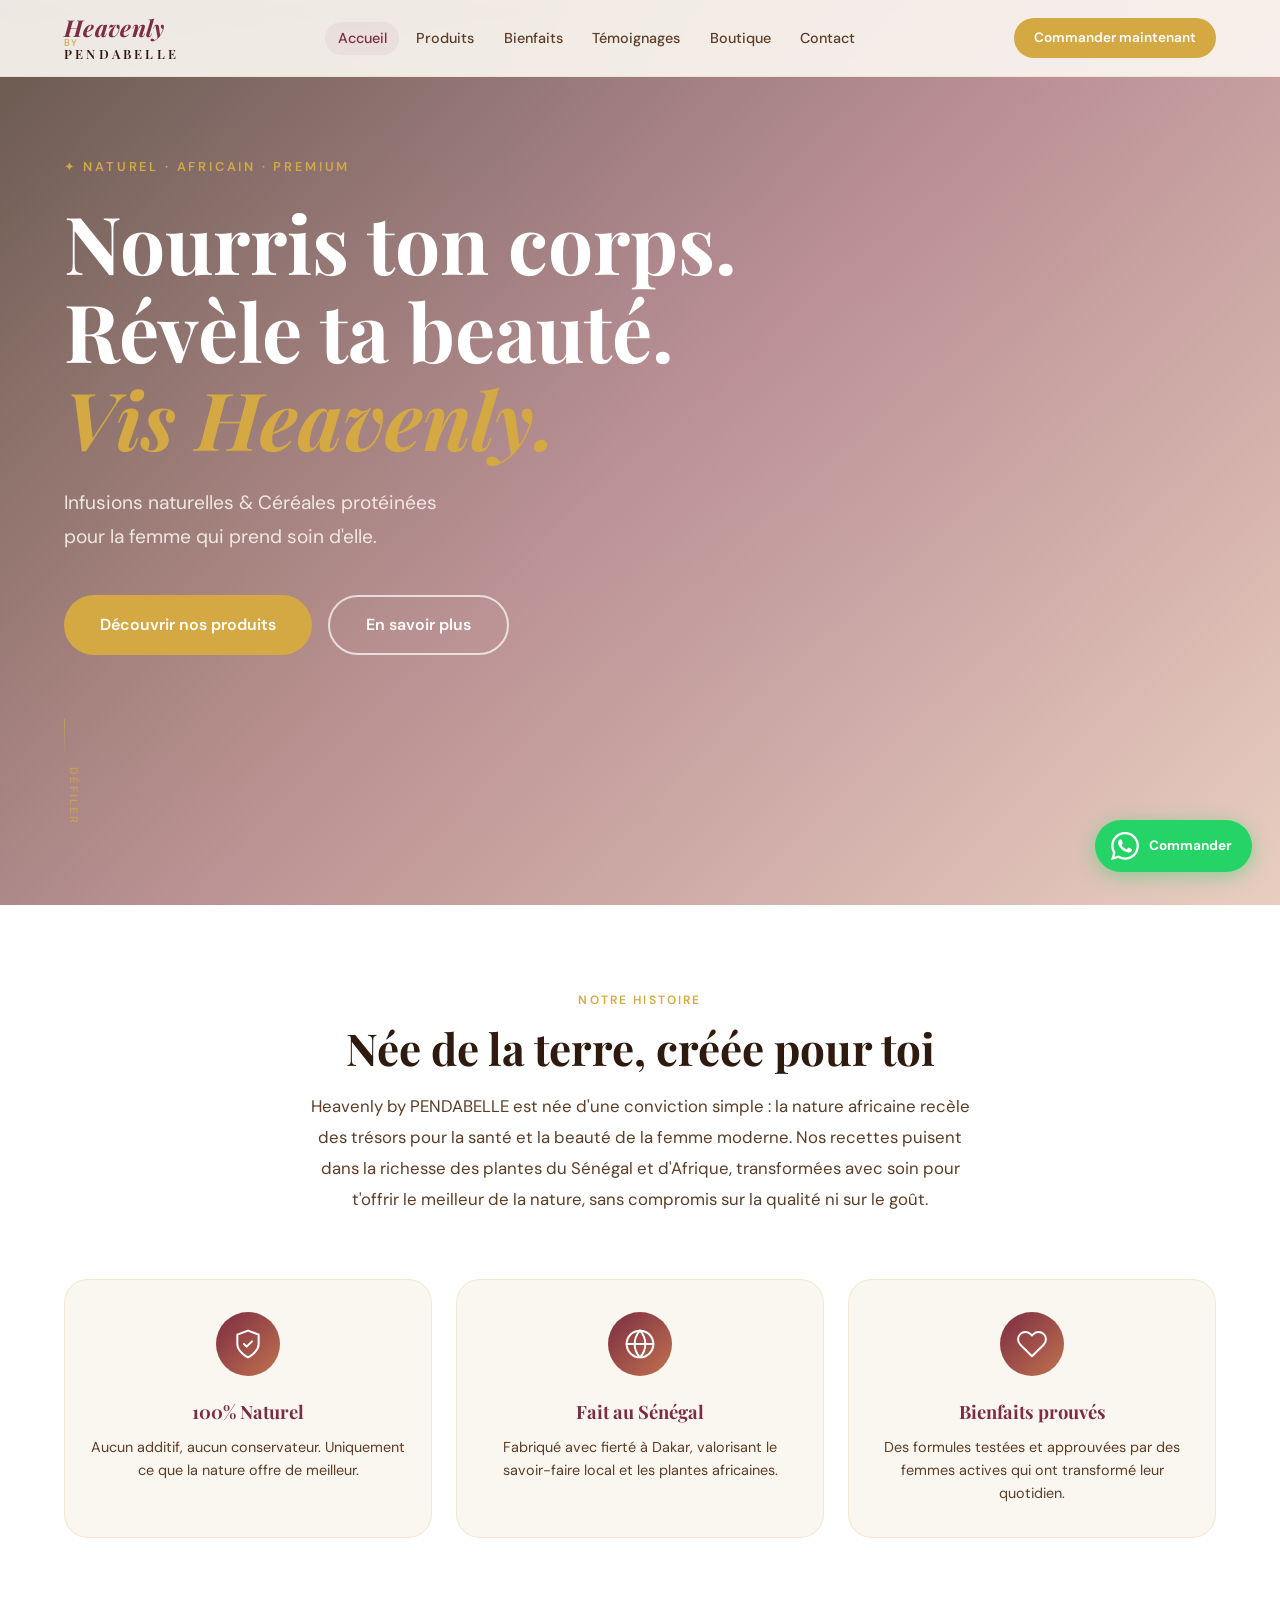
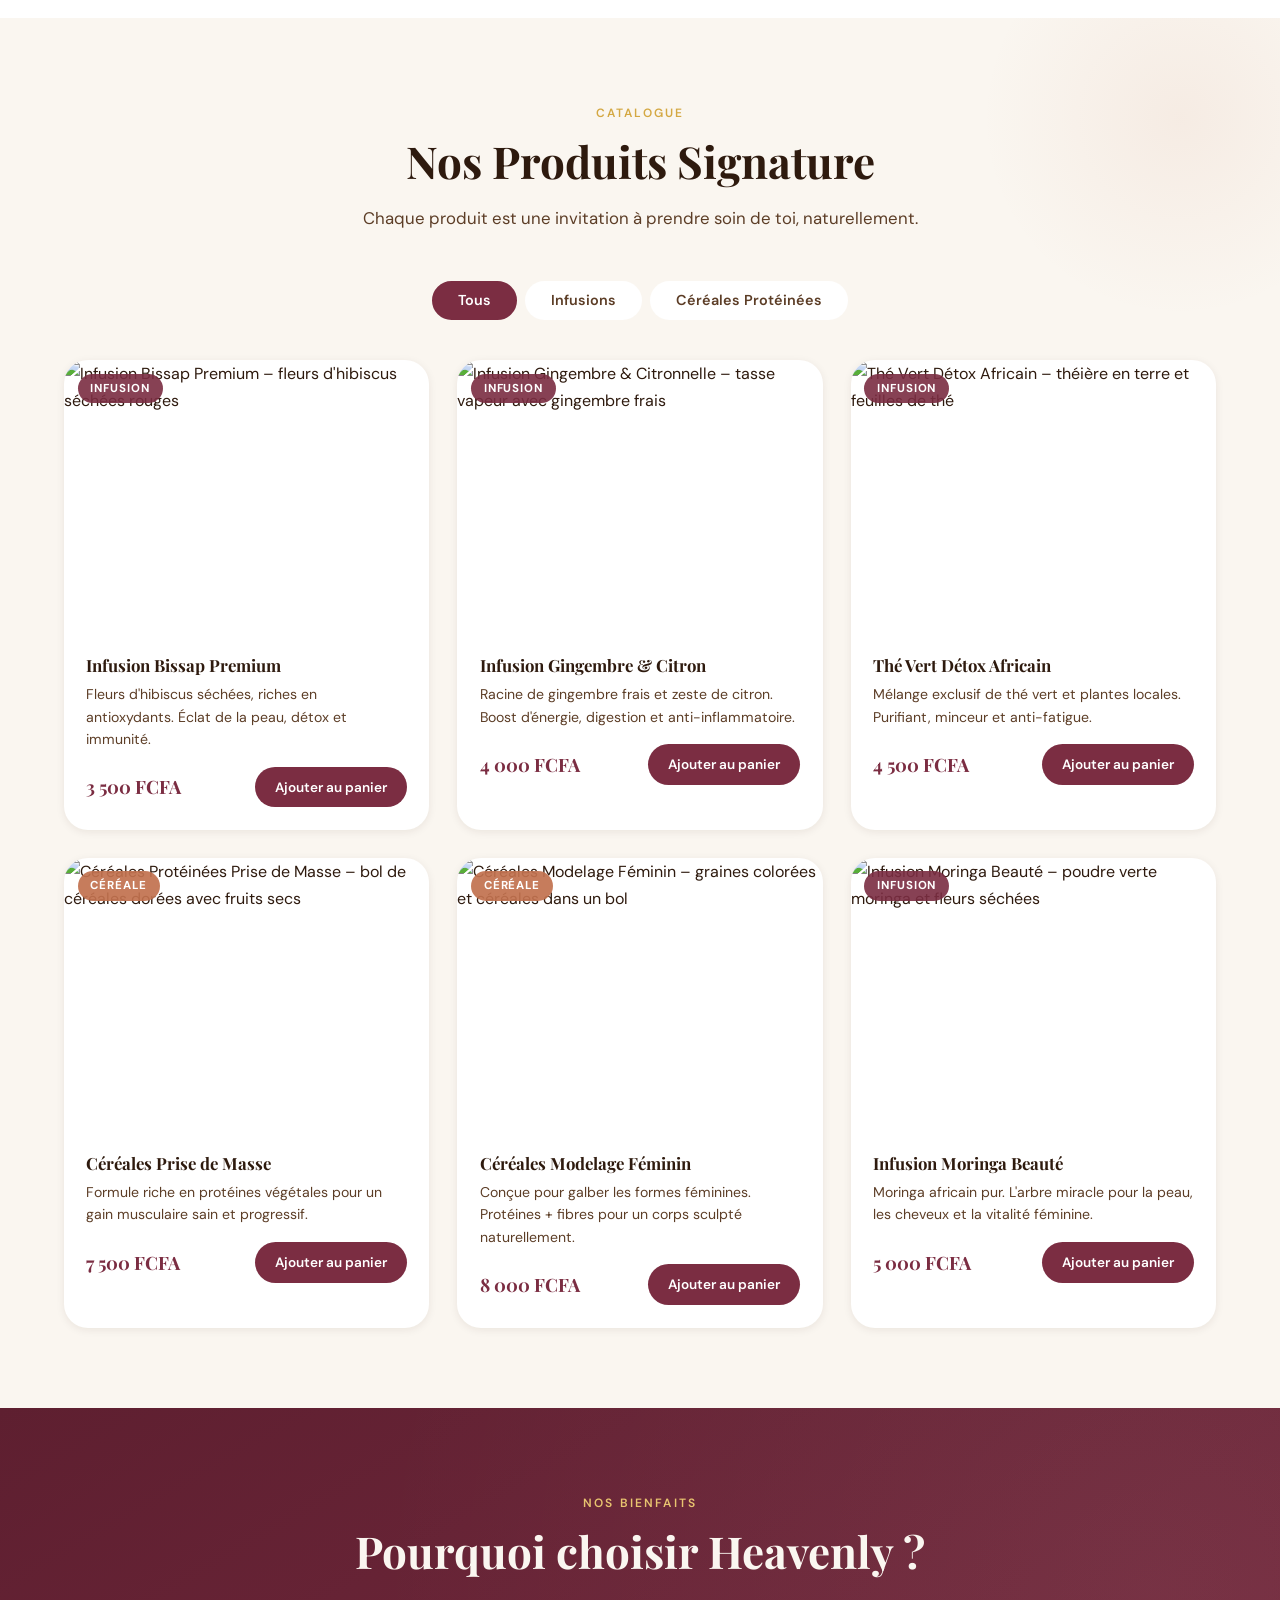
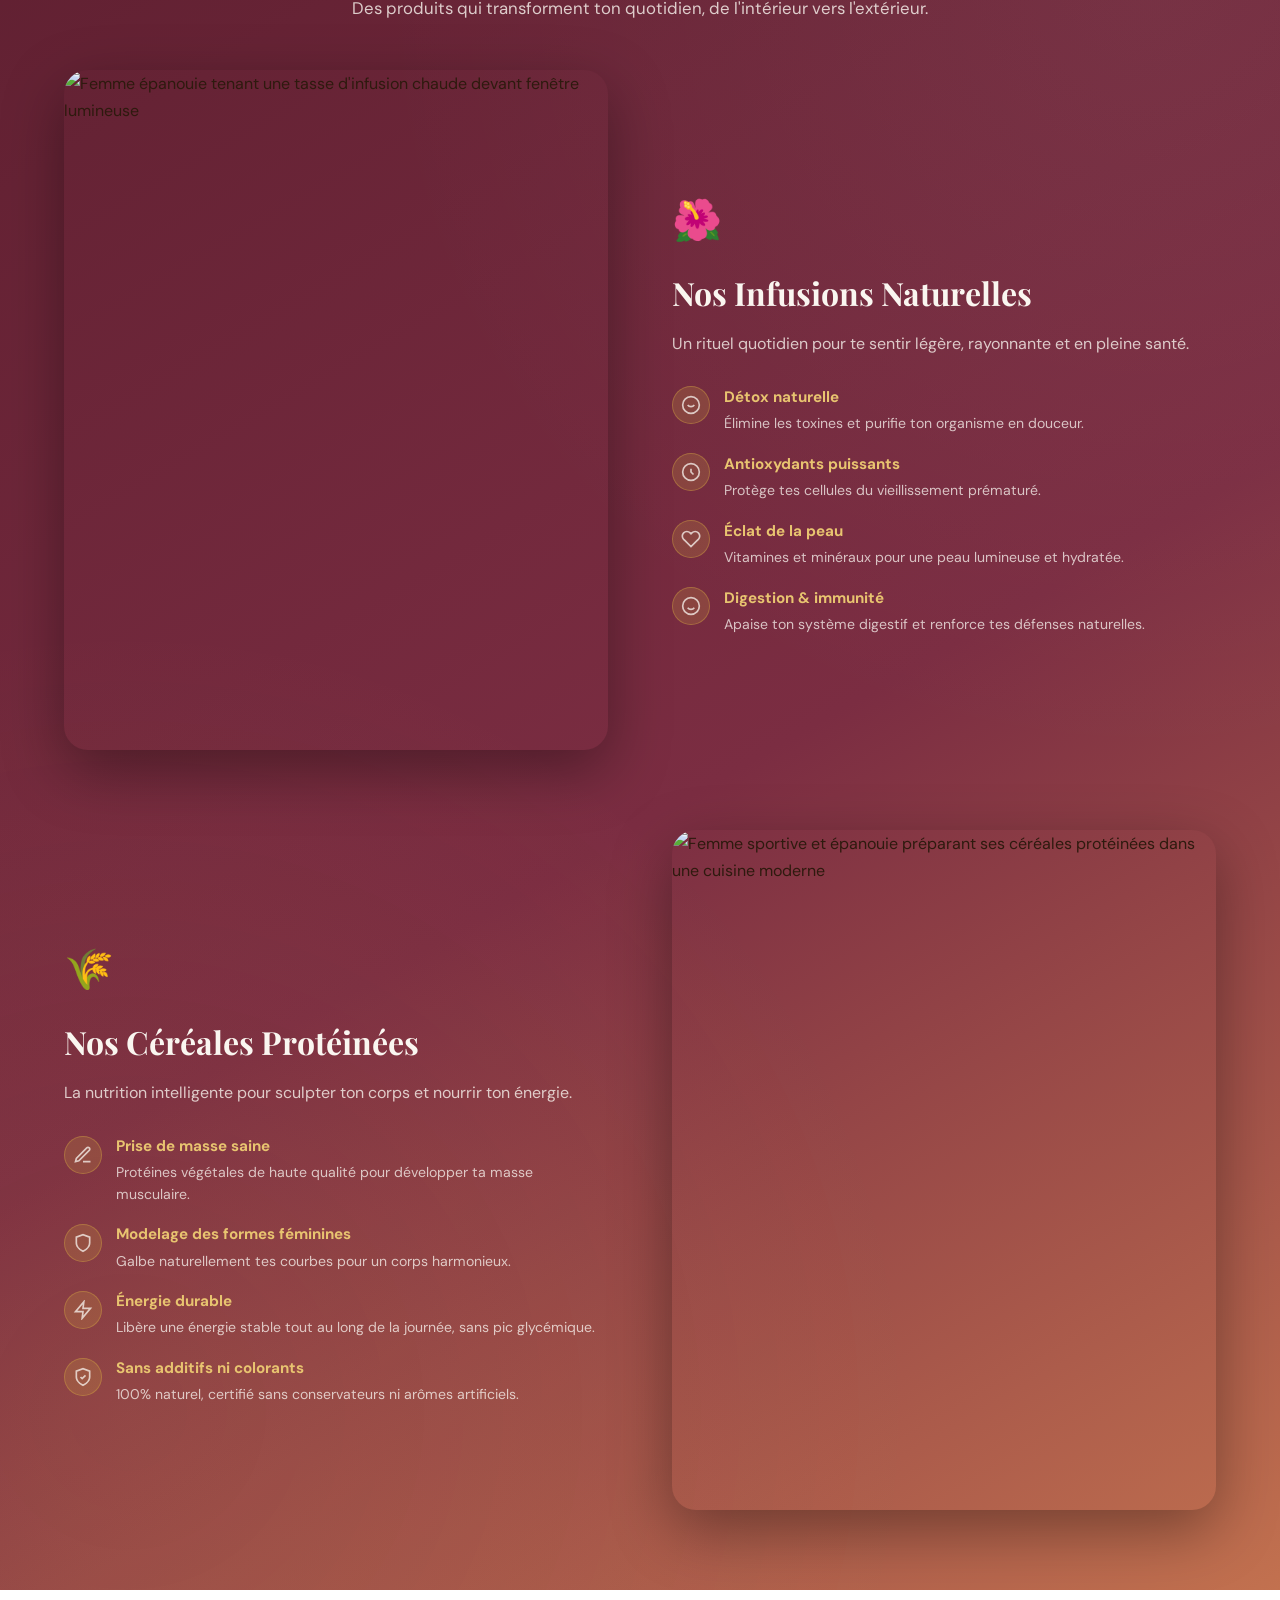
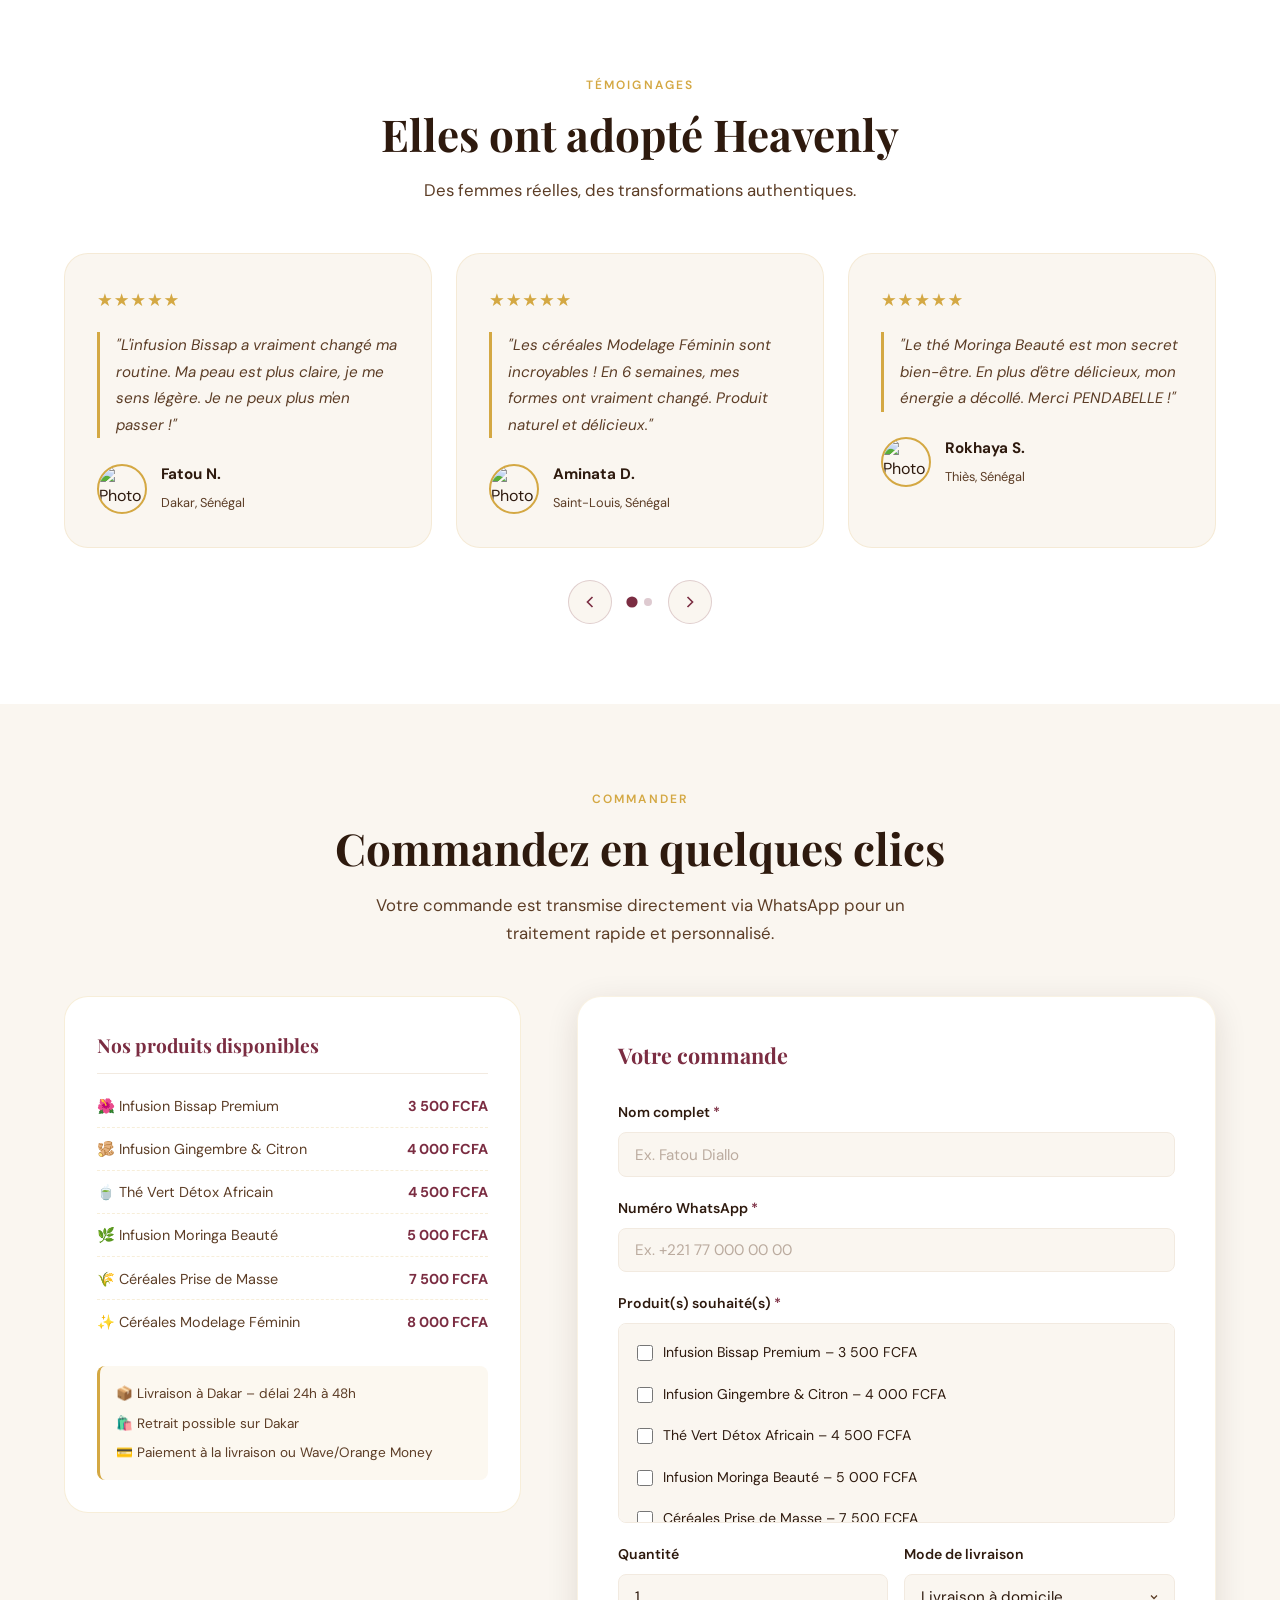
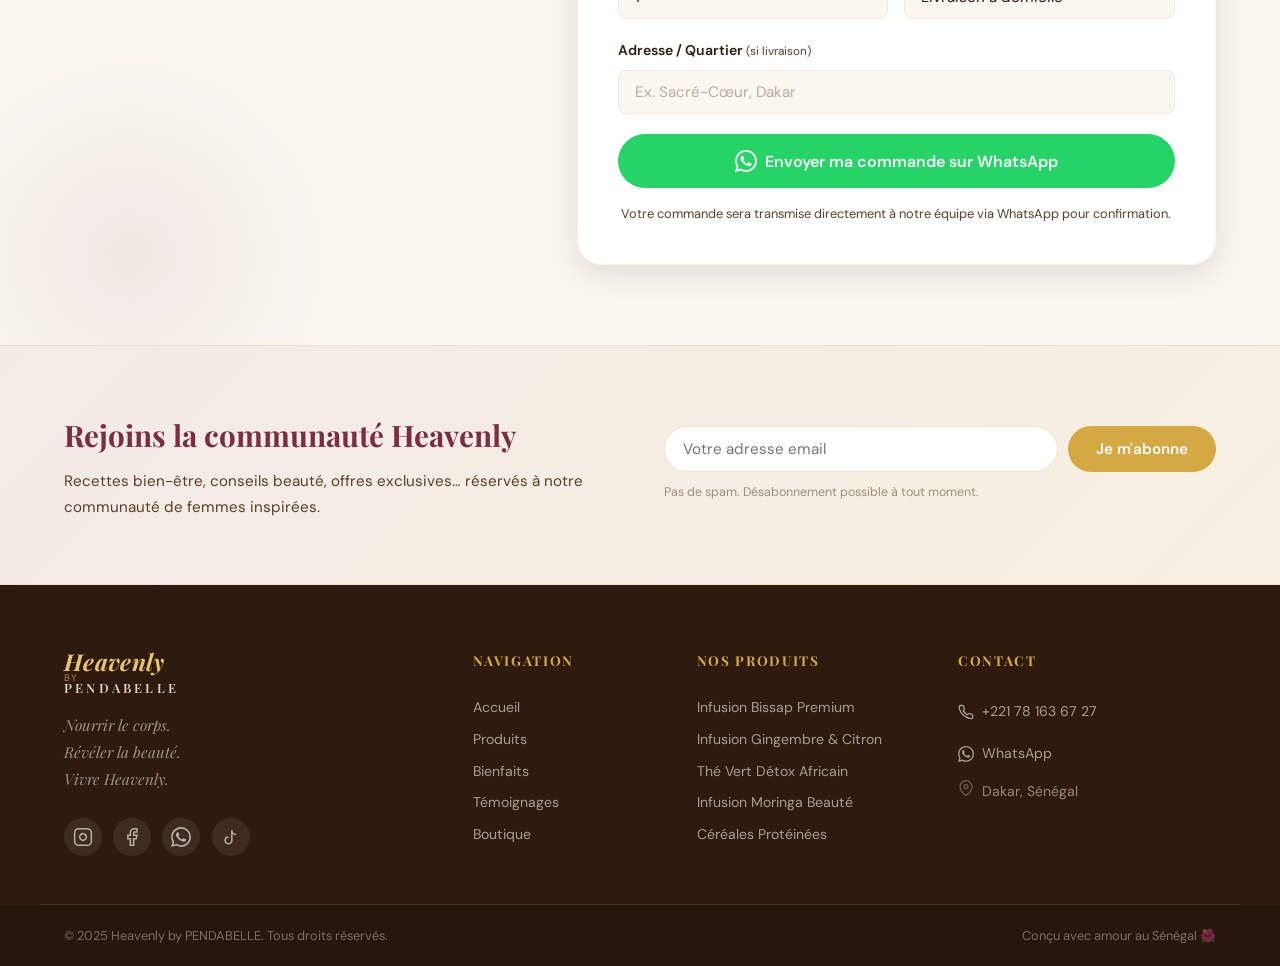
==== index.html @ 31d70fe5 "Initial commit — Heavenly by PENDABELLE static site" ====
<!DOCTYPE html>
<html lang="fr">
<head>
  <meta charset="UTF-8" />
  <meta name="viewport" content="width=device-width, initial-scale=1.0" />
  <meta name="description" content="Heavenly by PENDABELLE – Infusions naturelles & Céréales protéinées pour la femme qui prend soin d'elle. Livraison à Dakar, Sénégal." />
  <title>Heavenly by PENDABELLE | Infusions & Céréales Naturelles – Dakar</title>

  <!-- Google Fonts -->
  <link rel="preconnect" href="https://fonts.googleapis.com" />
  <link rel="preconnect" href="https://fonts.gstatic.com" crossorigin />
  <link href="https://fonts.googleapis.com/css2?family=Playfair+Display:ital,wght@0,400;0,600;0,700;1,400;1,600&family=DM+Sans:wght@300;400;500;600&display=swap" rel="stylesheet" />

  <!-- Lucide Icons CDN -->
  <script src="https://unpkg.com/lucide@latest/dist/umd/lucide.min.js" defer></script>

  <link rel="stylesheet" href="css/style.css" />
</head>
<body>

  <!-- ══════════════════════════════════════════ -->
  <!--  HEADER / NAVIGATION                       -->
  <!-- ══════════════════════════════════════════ -->
  <header class="header" id="header" role="banner">
    <div class="container header__inner">

      <!-- Logo -->
      <a href="#accueil" class="logo" aria-label="Heavenly by PENDABELLE – Accueil">
        <span class="logo__heavenly">Heavenly</span>
        <span class="logo__by">by</span>
        <span class="logo__brand">PENDABELLE</span>
      </a>

      <!-- Desktop Nav -->
      <nav class="nav" role="navigation" aria-label="Navigation principale">
        <ul class="nav__list">
          <li><a href="#accueil" class="nav__link">Accueil</a></li>
          <li><a href="#produits" class="nav__link">Produits</a></li>
          <li><a href="#bienfaits" class="nav__link">Bienfaits</a></li>
          <li><a href="#temoignages" class="nav__link">Témoignages</a></li>
          <li><a href="#boutique" class="nav__link">Boutique</a></li>
          <li><a href="#contact" class="nav__link">Contact</a></li>
        </ul>
      </nav>

      <!-- CTA + Hamburger -->
      <div class="header__actions">
        <a href="#boutique" class="btn btn--gold btn--sm">Commander maintenant</a>
        <button class="hamburger" id="hamburger" aria-label="Ouvrir le menu" aria-expanded="false" aria-controls="mobile-nav">
          <span class="hamburger__bar"></span>
          <span class="hamburger__bar"></span>
          <span class="hamburger__bar"></span>
        </button>
      </div>
    </div>

    <!-- Mobile Nav -->
    <nav class="mobile-nav" id="mobile-nav" aria-label="Navigation mobile" aria-hidden="true">
      <ul class="mobile-nav__list">
        <li><a href="#accueil" class="mobile-nav__link">Accueil</a></li>
        <li><a href="#produits" class="mobile-nav__link">Produits</a></li>
        <li><a href="#bienfaits" class="mobile-nav__link">Bienfaits</a></li>
        <li><a href="#temoignages" class="mobile-nav__link">Témoignages</a></li>
        <li><a href="#boutique" class="mobile-nav__link">Boutique</a></li>
        <li><a href="#contact" class="mobile-nav__link">Contact</a></li>
        <li><a href="#boutique" class="btn btn--gold mobile-nav__cta">Commander maintenant</a></li>
      </ul>
    </nav>
  </header>

  <main>

    <!-- ══════════════════════════════════════════ -->
    <!--  HERO SECTION                              -->
    <!-- ══════════════════════════════════════════ -->
    <section class="hero" id="accueil" aria-label="Section principale">
      <div class="hero__bg">
        <img
          src="https://images.unsplash.com/photo-1541844053589-346841d0b34c?w=1600&q=80&auto=format&fit=crop"
          alt="Femme sereine tenant une tasse d'infusion naturelle entourée de plantes"
          class="hero__image"
          loading="eager"
        />
        <div class="hero__overlay"></div>
        <!-- Motif wax subtil -->
        <div class="hero__pattern" aria-hidden="true"></div>
      </div>

      <div class="container hero__content">
        <p class="hero__eyebrow animate-fade-up">✦ Naturel · Africain · Premium</p>
        <h1 class="hero__title animate-fade-up delay-1">
          Nourris ton corps.<br />
          Révèle ta beauté.<br />
          <em>Vis Heavenly.</em>
        </h1>
        <p class="hero__subtitle animate-fade-up delay-2">
          Infusions naturelles &amp; Céréales protéinées<br />
          pour la femme qui prend soin d'elle.
        </p>
        <div class="hero__ctas animate-fade-up delay-3">
          <a href="#produits" class="btn btn--gold btn--lg">Découvrir nos produits</a>
          <a href="#marque" class="btn btn--outline btn--lg">En savoir plus</a>
        </div>

        <!-- Scroll indicator -->
        <div class="hero__scroll" aria-hidden="true">
          <span class="hero__scroll-line"></span>
          <span class="hero__scroll-text">Défiler</span>
        </div>
      </div>
    </section>

    <!-- ══════════════════════════════════════════ -->
    <!--  PRÉSENTATION DE LA MARQUE                 -->
    <!-- ══════════════════════════════════════════ -->
    <section class="marque" id="marque" aria-labelledby="marque-title">
      <div class="container">
        <div class="marque__story reveal">
          <span class="section-label">Notre histoire</span>
          <h2 id="marque-title" class="section-title">Née de la terre, créée pour toi</h2>
          <p class="marque__text">
            Heavenly by PENDABELLE est née d'une conviction simple : la nature africaine recèle des trésors
            pour la santé et la beauté de la femme moderne. Nos recettes puisent dans la richesse des plantes
            du Sénégal et d'Afrique, transformées avec soin pour t'offrir le meilleur de la nature, sans
            compromis sur la qualité ni sur le goût.
          </p>
        </div>

        <!-- 3 valeurs -->
        <div class="values reveal">
          <div class="value-card">
            <div class="value-card__icon" aria-hidden="true">
              <svg xmlns="http://www.w3.org/2000/svg" width="32" height="32" viewBox="0 0 24 24" fill="none" stroke="currentColor" stroke-width="1.5" stroke-linecap="round" stroke-linejoin="round"><path d="M12 22s8-4 8-10V5l-8-3-8 3v7c0 6 8 10 8 10"/><path d="m9 12 2 2 4-4"/></svg>
            </div>
            <h3 class="value-card__title">100% Naturel</h3>
            <p class="value-card__desc">Aucun additif, aucun conservateur. Uniquement ce que la nature offre de meilleur.</p>
          </div>

          <div class="value-card">
            <div class="value-card__icon" aria-hidden="true">
              <svg xmlns="http://www.w3.org/2000/svg" width="32" height="32" viewBox="0 0 24 24" fill="none" stroke="currentColor" stroke-width="1.5" stroke-linecap="round" stroke-linejoin="round"><circle cx="12" cy="12" r="10"/><path d="M12 2a14.5 14.5 0 0 0 0 20 14.5 14.5 0 0 0 0-20"/><path d="M2 12h20"/></svg>
            </div>
            <h3 class="value-card__title">Fait au Sénégal</h3>
            <p class="value-card__desc">Fabriqué avec fierté à Dakar, valorisant le savoir-faire local et les plantes africaines.</p>
          </div>

          <div class="value-card">
            <div class="value-card__icon" aria-hidden="true">
              <svg xmlns="http://www.w3.org/2000/svg" width="32" height="32" viewBox="0 0 24 24" fill="none" stroke="currentColor" stroke-width="1.5" stroke-linecap="round" stroke-linejoin="round"><path d="M20.84 4.61a5.5 5.5 0 0 0-7.78 0L12 5.67l-1.06-1.06a5.5 5.5 0 0 0-7.78 7.78l1.06 1.06L12 21.23l7.78-7.78 1.06-1.06a5.5 5.5 0 0 0 0-7.78z"/></svg>
            </div>
            <h3 class="value-card__title">Bienfaits prouvés</h3>
            <p class="value-card__desc">Des formules testées et approuvées par des femmes actives qui ont transformé leur quotidien.</p>
          </div>
        </div>
      </div>
    </section>

    <!-- ══════════════════════════════════════════ -->
    <!--  NOS PRODUITS (CATALOGUE)                  -->
    <!-- ══════════════════════════════════════════ -->
    <section class="produits" id="produits" aria-labelledby="produits-title">
      <div class="produits__decor" aria-hidden="true"></div>
      <div class="container">
        <div class="section-header reveal">
          <span class="section-label">Catalogue</span>
          <h2 id="produits-title" class="section-title">Nos Produits Signature</h2>
          <p class="section-subtitle">Chaque produit est une invitation à prendre soin de toi, naturellement.</p>
        </div>

        <!-- Filtres -->
        <div class="filter-tabs reveal" role="tablist" aria-label="Filtrer les produits">
          <button class="filter-tab active" data-filter="all" role="tab" aria-selected="true">Tous</button>
          <button class="filter-tab" data-filter="infusion" role="tab" aria-selected="false">Infusions</button>
          <button class="filter-tab" data-filter="cereale" role="tab" aria-selected="false">Céréales Protéinées</button>
        </div>

        <!-- Grille produits -->
        <div class="products-grid" id="products-grid">

          <!-- PRODUIT 1 -->
          <article class="product-card reveal" data-category="infusion" role="article">
            <div class="product-card__image-wrap">
              <img
                src="https://images.unsplash.com/photo-1563822249366-3efb23b8e0c9?w=600&q=75&auto=format&fit=crop"
                alt="Infusion Bissap Premium – fleurs d'hibiscus séchées rouges"
                class="product-card__image"
                loading="lazy"
              />
              <span class="product-card__badge badge--infusion">Infusion</span>
              <div class="product-card__overlay">
                <a href="#boutique" class="btn btn--gold btn--sm">Commander</a>
              </div>
            </div>
            <div class="product-card__body">
              <h3 class="product-card__name">Infusion Bissap Premium</h3>
              <p class="product-card__desc">Fleurs d'hibiscus séchées, riches en antioxydants. Éclat de la peau, détox et immunité.</p>
              <div class="product-card__footer">
                <span class="product-card__price">3 500 FCFA</span>
                <a href="#boutique" class="btn btn--bordeaux btn--sm" aria-label="Ajouter Infusion Bissap au panier">Ajouter au panier</a>
              </div>
            </div>
          </article>

          <!-- PRODUIT 2 -->
          <article class="product-card reveal" data-category="infusion" role="article">
            <div class="product-card__image-wrap">
              <img
                src="https://images.unsplash.com/photo-1544787219-7f47ccb76574?w=600&q=75&auto=format&fit=crop"
                alt="Infusion Gingembre & Citronnelle – tasse vapeur avec gingembre frais"
                class="product-card__image"
                loading="lazy"
              />
              <span class="product-card__badge badge--infusion">Infusion</span>
              <div class="product-card__overlay">
                <a href="#boutique" class="btn btn--gold btn--sm">Commander</a>
              </div>
            </div>
            <div class="product-card__body">
              <h3 class="product-card__name">Infusion Gingembre &amp; Citron</h3>
              <p class="product-card__desc">Racine de gingembre frais et zeste de citron. Boost d'énergie, digestion et anti-inflammatoire.</p>
              <div class="product-card__footer">
                <span class="product-card__price">4 000 FCFA</span>
                <a href="#boutique" class="btn btn--bordeaux btn--sm" aria-label="Ajouter Infusion Gingembre au panier">Ajouter au panier</a>
              </div>
            </div>
          </article>

          <!-- PRODUIT 3 -->
          <article class="product-card reveal" data-category="infusion" role="article">
            <div class="product-card__image-wrap">
              <img
                src="https://images.unsplash.com/photo-1556679343-c7306c1976bc?w=600&q=75&auto=format&fit=crop"
                alt="Thé Vert Détox Africain – théière en terre et feuilles de thé"
                class="product-card__image"
                loading="lazy"
              />
              <span class="product-card__badge badge--infusion">Infusion</span>
              <div class="product-card__overlay">
                <a href="#boutique" class="btn btn--gold btn--sm">Commander</a>
              </div>
            </div>
            <div class="product-card__body">
              <h3 class="product-card__name">Thé Vert Détox Africain</h3>
              <p class="product-card__desc">Mélange exclusif de thé vert et plantes locales. Purifiant, minceur et anti-fatigue.</p>
              <div class="product-card__footer">
                <span class="product-card__price">4 500 FCFA</span>
                <a href="#boutique" class="btn btn--bordeaux btn--sm" aria-label="Ajouter Thé Vert au panier">Ajouter au panier</a>
              </div>
            </div>
          </article>

          <!-- PRODUIT 4 -->
          <article class="product-card reveal" data-category="cereale" role="article">
            <div class="product-card__image-wrap">
              <img
                src="https://images.unsplash.com/photo-1490645935967-10de6ba17061?w=600&q=75&auto=format&fit=crop"
                alt="Céréales Protéinées Prise de Masse – bol de céréales dorées avec fruits secs"
                class="product-card__image"
                loading="lazy"
              />
              <span class="product-card__badge badge--cereale">Céréale</span>
              <div class="product-card__overlay">
                <a href="#boutique" class="btn btn--gold btn--sm">Commander</a>
              </div>
            </div>
            <div class="product-card__body">
              <h3 class="product-card__name">Céréales Prise de Masse</h3>
              <p class="product-card__desc">Formule riche en protéines végétales pour un gain musculaire sain et progressif.</p>
              <div class="product-card__footer">
                <span class="product-card__price">7 500 FCFA</span>
                <a href="#boutique" class="btn btn--bordeaux btn--sm" aria-label="Ajouter Céréales Prise de Masse au panier">Ajouter au panier</a>
              </div>
            </div>
          </article>

          <!-- PRODUIT 5 -->
          <article class="product-card reveal" data-category="cereale" role="article">
            <div class="product-card__image-wrap">
              <img
                src="https://images.unsplash.com/photo-1559181567-c3190ca9959b?w=600&q=75&auto=format&fit=crop"
                alt="Céréales Modelage Féminin – graines colorées et céréales dans un bol"
                class="product-card__image"
                loading="lazy"
              />
              <span class="product-card__badge badge--cereale">Céréale</span>
              <div class="product-card__overlay">
                <a href="#boutique" class="btn btn--gold btn--sm">Commander</a>
              </div>
            </div>
            <div class="product-card__body">
              <h3 class="product-card__name">Céréales Modelage Féminin</h3>
              <p class="product-card__desc">Conçue pour galber les formes féminines. Protéines + fibres pour un corps sculpté naturellement.</p>
              <div class="product-card__footer">
                <span class="product-card__price">8 000 FCFA</span>
                <a href="#boutique" class="btn btn--bordeaux btn--sm" aria-label="Ajouter Céréales Modelage au panier">Ajouter au panier</a>
              </div>
            </div>
          </article>

          <!-- PRODUIT 6 -->
          <article class="product-card reveal" data-category="infusion" role="article">
            <div class="product-card__image-wrap">
              <img
                src="https://images.unsplash.com/photo-1587049352846-4a222e784d38?w=600&q=75&auto=format&fit=crop"
                alt="Infusion Moringa Beauté – poudre verte moringa et fleurs séchées"
                class="product-card__image"
                loading="lazy"
              />
              <span class="product-card__badge badge--infusion">Infusion</span>
              <div class="product-card__overlay">
                <a href="#boutique" class="btn btn--gold btn--sm">Commander</a>
              </div>
            </div>
            <div class="product-card__body">
              <h3 class="product-card__name">Infusion Moringa Beauté</h3>
              <p class="product-card__desc">Moringa africain pur. L'arbre miracle pour la peau, les cheveux et la vitalité féminine.</p>
              <div class="product-card__footer">
                <span class="product-card__price">5 000 FCFA</span>
                <a href="#boutique" class="btn btn--bordeaux btn--sm" aria-label="Ajouter Infusion Moringa au panier">Ajouter au panier</a>
              </div>
            </div>
          </article>

        </div><!-- /products-grid -->
      </div>
    </section>

    <!-- ══════════════════════════════════════════ -->
    <!--  LES BIENFAITS                             -->
    <!-- ══════════════════════════════════════════ -->
    <section class="bienfaits" id="bienfaits" aria-labelledby="bienfaits-title">
      <div class="container">
        <div class="section-header reveal">
          <span class="section-label section-label--light">Nos bienfaits</span>
          <h2 id="bienfaits-title" class="section-title section-title--light">Pourquoi choisir Heavenly ?</h2>
          <p class="section-subtitle section-subtitle--light">Des produits qui transforment ton quotidien, de l'intérieur vers l'extérieur.</p>
        </div>

        <!-- Bloc INFUSIONS -->
        <div class="benefit-block reveal">
          <div class="benefit-block__image-col">
            <img
              src="https://images.unsplash.com/photo-1507003211169-0a1dd7228f2d?w=700&q=80&auto=format&fit=crop&crop=faces"
              alt="Femme épanouie tenant une tasse d'infusion chaude devant fenêtre lumineuse"
              class="benefit-block__image"
              loading="lazy"
            />
          </div>
          <div class="benefit-block__text-col">
            <div class="benefit-block__icon-big" aria-hidden="true">🌺</div>
            <h3 class="benefit-block__title">Nos Infusions Naturelles</h3>
            <p class="benefit-block__intro">Un rituel quotidien pour te sentir légère, rayonnante et en pleine santé.</p>
            <ul class="benefit-list">
              <li class="benefit-item">
                <span class="benefit-item__icon" aria-hidden="true">
                  <svg xmlns="http://www.w3.org/2000/svg" width="20" height="20" fill="none" stroke="currentColor" stroke-width="2" viewBox="0 0 24 24"><path d="M12 22C6.477 22 2 17.523 2 12S6.477 2 12 2s10 4.477 10 10-4.477 10-10 10z"/><path d="M8 12s1.5 2 4 2 4-2 4-2"/><path d="M9 9h.01M15 9h.01"/></svg>
                </span>
                <div>
                  <strong>Détox naturelle</strong>
                  <span>Élimine les toxines et purifie ton organisme en douceur.</span>
                </div>
              </li>
              <li class="benefit-item">
                <span class="benefit-item__icon" aria-hidden="true">
                  <svg xmlns="http://www.w3.org/2000/svg" width="20" height="20" fill="none" stroke="currentColor" stroke-width="2" viewBox="0 0 24 24"><path d="M12 2a10 10 0 1 0 0 20A10 10 0 0 0 12 2z"/><path d="M12 8v4l3 3"/></svg>
                </span>
                <div>
                  <strong>Antioxydants puissants</strong>
                  <span>Protège tes cellules du vieillissement prématuré.</span>
                </div>
              </li>
              <li class="benefit-item">
                <span class="benefit-item__icon" aria-hidden="true">
                  <svg xmlns="http://www.w3.org/2000/svg" width="20" height="20" fill="none" stroke="currentColor" stroke-width="2" viewBox="0 0 24 24"><path d="M20.84 4.61a5.5 5.5 0 0 0-7.78 0L12 5.67l-1.06-1.06a5.5 5.5 0 0 0-7.78 7.78l1.06 1.06L12 21.23l7.78-7.78 1.06-1.06a5.5 5.5 0 0 0 0-7.78z"/></svg>
                </span>
                <div>
                  <strong>Éclat de la peau</strong>
                  <span>Vitamines et minéraux pour une peau lumineuse et hydratée.</span>
                </div>
              </li>
              <li class="benefit-item">
                <span class="benefit-item__icon" aria-hidden="true">
                  <svg xmlns="http://www.w3.org/2000/svg" width="20" height="20" fill="none" stroke="currentColor" stroke-width="2" viewBox="0 0 24 24"><circle cx="12" cy="12" r="10"/><path d="M8 14s1.5 2 4 2 4-2 4-2M9 9h.01M15 9h.01"/></svg>
                </span>
                <div>
                  <strong>Digestion &amp; immunité</strong>
                  <span>Apaise ton système digestif et renforce tes défenses naturelles.</span>
                </div>
              </li>
            </ul>
          </div>
        </div>

        <!-- Bloc CÉRÉALES (image à droite) -->
        <div class="benefit-block benefit-block--reverse reveal">
          <div class="benefit-block__image-col">
            <img
              src="https://images.unsplash.com/photo-1571091718767-18b5b1457add?w=700&q=80&auto=format&fit=crop"
              alt="Femme sportive et épanouie préparant ses céréales protéinées dans une cuisine moderne"
              class="benefit-block__image"
              loading="lazy"
            />
          </div>
          <div class="benefit-block__text-col">
            <div class="benefit-block__icon-big" aria-hidden="true">🌾</div>
            <h3 class="benefit-block__title">Nos Céréales Protéinées</h3>
            <p class="benefit-block__intro">La nutrition intelligente pour sculpter ton corps et nourrir ton énergie.</p>
            <ul class="benefit-list">
              <li class="benefit-item">
                <span class="benefit-item__icon" aria-hidden="true">
                  <svg xmlns="http://www.w3.org/2000/svg" width="20" height="20" fill="none" stroke="currentColor" stroke-width="2" viewBox="0 0 24 24"><path d="M12 20h9M16.5 3.5a2.121 2.121 0 0 1 3 3L7 19l-4 1 1-4L16.5 3.5z"/></svg>
                </span>
                <div>
                  <strong>Prise de masse saine</strong>
                  <span>Protéines végétales de haute qualité pour développer ta masse musculaire.</span>
                </div>
              </li>
              <li class="benefit-item">
                <span class="benefit-item__icon" aria-hidden="true">
                  <svg xmlns="http://www.w3.org/2000/svg" width="20" height="20" fill="none" stroke="currentColor" stroke-width="2" viewBox="0 0 24 24"><path d="M12 22s8-4 8-10V5l-8-3-8 3v7c0 6 8 10 8 10z"/></svg>
                </span>
                <div>
                  <strong>Modelage des formes féminines</strong>
                  <span>Galbe naturellement tes courbes pour un corps harmonieux.</span>
                </div>
              </li>
              <li class="benefit-item">
                <span class="benefit-item__icon" aria-hidden="true">
                  <svg xmlns="http://www.w3.org/2000/svg" width="20" height="20" fill="none" stroke="currentColor" stroke-width="2" viewBox="0 0 24 24"><polygon points="13 2 3 14 12 14 11 22 21 10 12 10 13 2"/></svg>
                </span>
                <div>
                  <strong>Énergie durable</strong>
                  <span>Libère une énergie stable tout au long de la journée, sans pic glycémique.</span>
                </div>
              </li>
              <li class="benefit-item">
                <span class="benefit-item__icon" aria-hidden="true">
                  <svg xmlns="http://www.w3.org/2000/svg" width="20" height="20" fill="none" stroke="currentColor" stroke-width="2" viewBox="0 0 24 24"><path d="M9 12l2 2 4-4"/><path d="M12 22s8-4 8-10V5l-8-3-8 3v7c0 6 8 10 8 10z"/></svg>
                </span>
                <div>
                  <strong>Sans additifs ni colorants</strong>
                  <span>100% naturel, certifié sans conservateurs ni arômes artificiels.</span>
                </div>
              </li>
            </ul>
          </div>
        </div>

      </div>
    </section>

    <!-- ══════════════════════════════════════════ -->
    <!--  TÉMOIGNAGES                               -->
    <!-- ══════════════════════════════════════════ -->
    <section class="temoignages" id="temoignages" aria-labelledby="temoignages-title">
      <div class="container">
        <div class="section-header reveal">
          <span class="section-label">Témoignages</span>
          <h2 id="temoignages-title" class="section-title">Elles ont adopté Heavenly</h2>
          <p class="section-subtitle">Des femmes réelles, des transformations authentiques.</p>
        </div>

        <!-- Carousel wrapper -->
        <div class="carousel" role="region" aria-label="Témoignages clients" aria-roledescription="carousel">
          <div class="carousel__track" id="carousel-track">

            <div class="testimonial-card" role="group" aria-roledescription="slide">
              <div class="testimonial-card__stars" aria-label="5 étoiles sur 5">★★★★★</div>
              <blockquote class="testimonial-card__quote">
                "L'infusion Bissap a vraiment changé ma routine. Ma peau est plus claire, je me sens légère. Je ne peux plus m'en passer !"
              </blockquote>
              <div class="testimonial-card__author">
                <img src="https://images.unsplash.com/photo-1531123897727-8f129e1688ce?w=80&h=80&q=75&auto=format&fit=crop&crop=faces" alt="Photo de Fatou" class="testimonial-card__avatar" loading="lazy" />
                <div>
                  <strong>Fatou N.</strong>
                  <span>Dakar, Sénégal</span>
                </div>
              </div>
            </div>

            <div class="testimonial-card" role="group" aria-roledescription="slide">
              <div class="testimonial-card__stars" aria-label="5 étoiles sur 5">★★★★★</div>
              <blockquote class="testimonial-card__quote">
                "Les céréales Modelage Féminin sont incroyables ! En 6 semaines, mes formes ont vraiment changé. Produit naturel et délicieux."
              </blockquote>
              <div class="testimonial-card__author">
                <img src="https://images.unsplash.com/photo-1508214751196-bcfd4ca60f91?w=80&h=80&q=75&auto=format&fit=crop&crop=faces" alt="Photo de Aminata" class="testimonial-card__avatar" loading="lazy" />
                <div>
                  <strong>Aminata D.</strong>
                  <span>Saint-Louis, Sénégal</span>
                </div>
              </div>
            </div>

            <div class="testimonial-card" role="group" aria-roledescription="slide">
              <div class="testimonial-card__stars" aria-label="5 étoiles sur 5">★★★★★</div>
              <blockquote class="testimonial-card__quote">
                "Le thé Moringa Beauté est mon secret bien-être. En plus d'être délicieux, mon énergie a décollé. Merci PENDABELLE !"
              </blockquote>
              <div class="testimonial-card__author">
                <img src="https://images.unsplash.com/photo-1489424731084-a5d8b219a5bb?w=80&h=80&q=75&auto=format&fit=crop&crop=faces" alt="Photo de Rokhaya" class="testimonial-card__avatar" loading="lazy" />
                <div>
                  <strong>Rokhaya S.</strong>
                  <span>Thiès, Sénégal</span>
                </div>
              </div>
            </div>

            <div class="testimonial-card" role="group" aria-roledescription="slide">
              <div class="testimonial-card__stars" aria-label="5 étoiles sur 5">★★★★★</div>
              <blockquote class="testimonial-card__quote">
                "J'étais sceptique au début, mais après 1 mois avec les céréales Prise de Masse, j'ai enfin le corps que je voulais. Livraison rapide !"
              </blockquote>
              <div class="testimonial-card__author">
                <img src="https://images.unsplash.com/photo-1519699047748-de8e457a634e?w=80&h=80&q=75&auto=format&fit=crop&crop=faces" alt="Photo de Mariama" class="testimonial-card__avatar" loading="lazy" />
                <div>
                  <strong>Mariama K.</strong>
                  <span>Ziguinchor, Sénégal</span>
                </div>
              </div>
            </div>

            <div class="testimonial-card" role="group" aria-roledescription="slide">
              <div class="testimonial-card__stars" aria-label="4 étoiles sur 5">★★★★☆</div>
              <blockquote class="testimonial-card__quote">
                "L'infusion gingembre citron pour moi c'est la vie ! Mon ventre est plus plat, ma digestion au top. Je commande tous les mois."
              </blockquote>
              <div class="testimonial-card__author">
                <img src="https://images.unsplash.com/photo-1570295999919-56ceb5ecca61?w=80&h=80&q=75&auto=format&fit=crop&crop=faces" alt="Photo de Khady" class="testimonial-card__avatar" loading="lazy" />
                <div>
                  <strong>Khady B.</strong>
                  <span>Mbour, Sénégal</span>
                </div>
              </div>
            </div>

            <div class="testimonial-card" role="group" aria-roledescription="slide">
              <div class="testimonial-card__stars" aria-label="5 étoiles sur 5">★★★★★</div>
              <blockquote class="testimonial-card__quote">
                "Emballage magnifique, goût authentique, service client au top. Heavenly c'est vraiment une marque sénégalaise dont on peut être fière !"
              </blockquote>
              <div class="testimonial-card__author">
                <img src="https://images.unsplash.com/photo-1614644147798-f8c0fc9da7f6?w=80&h=80&q=75&auto=format&fit=crop&crop=faces" alt="Photo de Ndéye" class="testimonial-card__avatar" loading="lazy" />
                <div>
                  <strong>Ndéye F.</strong>
                  <span>Dakar, Sénégal</span>
                </div>
              </div>
            </div>

          </div><!-- /carousel__track -->

          <!-- Navigation -->
          <div class="carousel__controls" aria-label="Contrôles du carousel">
            <button class="carousel__btn" id="carousel-prev" aria-label="Témoignage précédent">
              <svg xmlns="http://www.w3.org/2000/svg" width="20" height="20" fill="none" stroke="currentColor" stroke-width="2" viewBox="0 0 24 24"><path d="M15 18l-6-6 6-6"/></svg>
            </button>
            <div class="carousel__dots" id="carousel-dots" role="tablist" aria-label="Navigation par points"></div>
            <button class="carousel__btn" id="carousel-next" aria-label="Témoignage suivant">
              <svg xmlns="http://www.w3.org/2000/svg" width="20" height="20" fill="none" stroke="currentColor" stroke-width="2" viewBox="0 0 24 24"><path d="M9 18l6-6-6-6"/></svg>
            </button>
          </div>
        </div>

      </div>
    </section>

    <!-- ══════════════════════════════════════════ -->
    <!--  BOUTIQUE / COMMANDE                       -->
    <!-- ══════════════════════════════════════════ -->
    <section class="boutique" id="boutique" aria-labelledby="boutique-title">
      <div class="boutique__decor" aria-hidden="true"></div>
      <div class="container">
        <div class="section-header reveal">
          <span class="section-label">Commander</span>
          <h2 id="boutique-title" class="section-title">Commandez en quelques clics</h2>
          <p class="section-subtitle">Votre commande est transmise directement via WhatsApp pour un traitement rapide et personnalisé.</p>
        </div>

        <div class="boutique__inner">

          <!-- Récapitulatif produits -->
          <div class="boutique__summary reveal">
            <h3 class="boutique__summary-title">Nos produits disponibles</h3>
            <ul class="boutique__product-list">
              <li>
                <span class="boutique__product-name">🌺 Infusion Bissap Premium</span>
                <span class="boutique__product-price">3 500 FCFA</span>
              </li>
              <li>
                <span class="boutique__product-name">🫚 Infusion Gingembre &amp; Citron</span>
                <span class="boutique__product-price">4 000 FCFA</span>
              </li>
              <li>
                <span class="boutique__product-name">🍵 Thé Vert Détox Africain</span>
                <span class="boutique__product-price">4 500 FCFA</span>
              </li>
              <li>
                <span class="boutique__product-name">🌿 Infusion Moringa Beauté</span>
                <span class="boutique__product-price">5 000 FCFA</span>
              </li>
              <li>
                <span class="boutique__product-name">🌾 Céréales Prise de Masse</span>
                <span class="boutique__product-price">7 500 FCFA</span>
              </li>
              <li>
                <span class="boutique__product-name">✨ Céréales Modelage Féminin</span>
                <span class="boutique__product-price">8 000 FCFA</span>
              </li>
            </ul>
            <div class="boutique__info">
              <p>📦 Livraison à Dakar – délai 24h à 48h</p>
              <p>🛍️ Retrait possible sur Dakar</p>
              <p>💳 Paiement à la livraison ou Wave/Orange Money</p>
            </div>
          </div>

          <!-- Formulaire de commande -->
          <form class="order-form reveal" id="order-form" novalidate aria-label="Formulaire de commande WhatsApp">
            <h3 class="order-form__title">Votre commande</h3>

            <div class="form-group">
              <label for="customer-name" class="form-label">Nom complet <span aria-hidden="true">*</span></label>
              <input type="text" id="customer-name" name="customerName" class="form-input" placeholder="Ex. Fatou Diallo" required autocomplete="name" aria-required="true" />
            </div>

            <div class="form-group">
              <label for="customer-phone" class="form-label">Numéro WhatsApp <span aria-hidden="true">*</span></label>
              <input type="tel" id="customer-phone" name="customerPhone" class="form-input" placeholder="Ex. +221 77 000 00 00" required autocomplete="tel" aria-required="true" />
            </div>

            <div class="form-group">
              <label class="form-label">Produit(s) souhaité(s) <span aria-hidden="true">*</span></label>
              <div class="form-checkboxes" role="group" aria-label="Sélectionnez vos produits">
                <label class="form-checkbox">
                  <input type="checkbox" name="products" value="Infusion Bissap Premium (3 500 FCFA)" />
                  <span>Infusion Bissap Premium – 3 500 FCFA</span>
                </label>
                <label class="form-checkbox">
                  <input type="checkbox" name="products" value="Infusion Gingembre & Citron (4 000 FCFA)" />
                  <span>Infusion Gingembre &amp; Citron – 4 000 FCFA</span>
                </label>
                <label class="form-checkbox">
                  <input type="checkbox" name="products" value="Thé Vert Détox Africain (4 500 FCFA)" />
                  <span>Thé Vert Détox Africain – 4 500 FCFA</span>
                </label>
                <label class="form-checkbox">
                  <input type="checkbox" name="products" value="Infusion Moringa Beauté (5 000 FCFA)" />
                  <span>Infusion Moringa Beauté – 5 000 FCFA</span>
                </label>
                <label class="form-checkbox">
                  <input type="checkbox" name="products" value="Céréales Prise de Masse (7 500 FCFA)" />
                  <span>Céréales Prise de Masse – 7 500 FCFA</span>
                </label>
                <label class="form-checkbox">
                  <input type="checkbox" name="products" value="Céréales Modelage Féminin (8 000 FCFA)" />
                  <span>Céréales Modelage Féminin – 8 000 FCFA</span>
                </label>
              </div>
            </div>

            <div class="form-row">
              <div class="form-group">
                <label for="quantity" class="form-label">Quantité</label>
                <input type="number" id="quantity" name="quantity" class="form-input" min="1" max="99" value="1" aria-label="Quantité" />
              </div>
              <div class="form-group">
                <label for="delivery" class="form-label">Mode de livraison</label>
                <select id="delivery" name="delivery" class="form-input form-select" aria-label="Mode de livraison">
                  <option value="Livraison à domicile">Livraison à domicile</option>
                  <option value="Retrait sur Dakar">Retrait sur Dakar</option>
                </select>
              </div>
            </div>

            <div class="form-group">
              <label for="address" class="form-label">Adresse / Quartier <small>(si livraison)</small></label>
              <input type="text" id="address" name="address" class="form-input" placeholder="Ex. Sacré-Cœur, Dakar" autocomplete="street-address" />
            </div>

            <button type="submit" class="btn btn--whatsapp btn--full" id="whatsapp-btn">
              <svg xmlns="http://www.w3.org/2000/svg" width="22" height="22" viewBox="0 0 24 24" fill="currentColor" aria-hidden="true"><path d="M17.472 14.382c-.297-.149-1.758-.867-2.03-.967-.273-.099-.471-.148-.67.15-.197.297-.767.966-.94 1.164-.173.199-.347.223-.644.075-.297-.15-1.255-.463-2.39-1.475-.883-.788-1.48-1.761-1.653-2.059-.173-.297-.018-.458.13-.606.134-.133.298-.347.446-.52.149-.174.198-.298.298-.497.099-.198.05-.371-.025-.52-.075-.149-.669-1.612-.916-2.207-.242-.579-.487-.5-.669-.51-.173-.008-.371-.01-.57-.01-.198 0-.52.074-.792.372-.272.297-1.04 1.016-1.04 2.479 0 1.462 1.065 2.875 1.213 3.074.149.198 2.096 3.2 5.077 4.487.709.306 1.262.489 1.694.625.712.227 1.36.195 1.871.118.571-.085 1.758-.719 2.006-1.413.248-.694.248-1.289.173-1.413-.074-.124-.272-.198-.57-.347m-5.421 7.403h-.004a9.87 9.87 0 01-5.031-1.378l-.361-.214-3.741.982.998-3.648-.235-.374a9.86 9.86 0 01-1.51-5.26c.001-5.45 4.436-9.884 9.888-9.884 2.64 0 5.122 1.03 6.988 2.898a9.825 9.825 0 012.893 6.994c-.003 5.45-4.437 9.884-9.885 9.884m8.413-18.297A11.815 11.815 0 0012.05 0C5.495 0 .16 5.335.157 11.892c0 2.096.547 4.142 1.588 5.945L.057 24l6.305-1.654a11.882 11.882 0 005.683 1.448h.005c6.554 0 11.89-5.335 11.893-11.893a11.821 11.821 0 00-3.48-8.413z"/></svg>
              Envoyer ma commande sur WhatsApp
            </button>

            <p class="order-form__note" role="status" aria-live="polite">
              Votre commande sera transmise directement à notre équipe via WhatsApp pour confirmation.
            </p>
          </form>

        </div>
      </div>
    </section>

    <!-- ══════════════════════════════════════════ -->
    <!--  NEWSLETTER                                -->
    <!-- ══════════════════════════════════════════ -->
    <section class="newsletter" id="newsletter" aria-labelledby="newsletter-title">
      <div class="container newsletter__inner">
        <div class="newsletter__text reveal">
          <h2 id="newsletter-title" class="newsletter__title">Rejoins la communauté Heavenly</h2>
          <p class="newsletter__desc">Recettes bien-être, conseils beauté, offres exclusives… réservés à notre communauté de femmes inspirées.</p>
        </div>
        <form class="newsletter__form reveal" id="newsletter-form" novalidate aria-label="Formulaire d'abonnement newsletter">
          <div class="newsletter__input-wrap">
            <label for="newsletter-email" class="sr-only">Votre adresse email</label>
            <input
              type="email"
              id="newsletter-email"
              class="newsletter__input"
              placeholder="Votre adresse email"
              required
              autocomplete="email"
              aria-required="true"
            />
            <button type="submit" class="btn btn--gold newsletter__btn">Je m'abonne</button>
          </div>
          <p class="newsletter__privacy">Pas de spam. Désabonnement possible à tout moment.</p>
          <div class="newsletter__success" id="newsletter-success" role="alert" aria-live="polite" hidden>
            ✓ Merci ! Vous êtes bien inscrite à la communauté Heavenly.
          </div>
        </form>
      </div>
    </section>

  </main>

  <!-- ══════════════════════════════════════════ -->
  <!--  FOOTER                                    -->
  <!-- ══════════════════════════════════════════ -->
  <footer class="footer" id="contact" role="contentinfo">
    <div class="container footer__inner">

      <!-- Brand -->
      <div class="footer__brand">
        <a href="#accueil" class="logo logo--footer" aria-label="Heavenly by PENDABELLE – Retour accueil">
          <span class="logo__heavenly">Heavenly</span>
          <span class="logo__by">by</span>
          <span class="logo__brand">PENDABELLE</span>
        </a>
        <p class="footer__tagline">Nourrir le corps.<br />Révéler la beauté.<br />Vivre Heavenly.</p>
        <div class="footer__socials">
          <a href="#" class="social-link" aria-label="Instagram Heavenly by PENDABELLE" rel="noopener noreferrer">
            <svg xmlns="http://www.w3.org/2000/svg" width="20" height="20" fill="none" stroke="currentColor" stroke-width="1.8" viewBox="0 0 24 24"><rect x="2" y="2" width="20" height="20" rx="5" ry="5"/><path d="M16 11.37A4 4 0 1 1 12.63 8 4 4 0 0 1 16 11.37z"/><line x1="17.5" y1="6.5" x2="17.51" y2="6.5"/></svg>
          </a>
          <a href="#" class="social-link" aria-label="Facebook Heavenly by PENDABELLE" rel="noopener noreferrer">
            <svg xmlns="http://www.w3.org/2000/svg" width="20" height="20" fill="none" stroke="currentColor" stroke-width="1.8" viewBox="0 0 24 24"><path d="M18 2h-3a5 5 0 0 0-5 5v3H7v4h3v8h4v-8h3l1-4h-4V7a1 1 0 0 1 1-1h3z"/></svg>
          </a>
          <a href="https://wa.me/221781636727" class="social-link" aria-label="WhatsApp Heavenly by PENDABELLE" rel="noopener noreferrer" target="_blank">
            <svg xmlns="http://www.w3.org/2000/svg" width="20" height="20" viewBox="0 0 24 24" fill="currentColor"><path d="M17.472 14.382c-.297-.149-1.758-.867-2.03-.967-.273-.099-.471-.148-.67.15-.197.297-.767.966-.94 1.164-.173.199-.347.223-.644.075-.297-.15-1.255-.463-2.39-1.475-.883-.788-1.48-1.761-1.653-2.059-.173-.297-.018-.458.13-.606.134-.133.298-.347.446-.52.149-.174.198-.298.298-.497.099-.198.05-.371-.025-.52-.075-.149-.669-1.612-.916-2.207-.242-.579-.487-.5-.669-.51-.173-.008-.371-.01-.57-.01-.198 0-.52.074-.792.372-.272.297-1.04 1.016-1.04 2.479 0 1.462 1.065 2.875 1.213 3.074.149.198 2.096 3.2 5.077 4.487.709.306 1.262.489 1.694.625.712.227 1.36.195 1.871.118.571-.085 1.758-.719 2.006-1.413.248-.694.248-1.289.173-1.413-.074-.124-.272-.198-.57-.347m-5.421 7.403h-.004a9.87 9.87 0 01-5.031-1.378l-.361-.214-3.741.982.998-3.648-.235-.374a9.86 9.86 0 01-1.51-5.26c.001-5.45 4.436-9.884 9.888-9.884 2.64 0 5.122 1.03 6.988 2.898a9.825 9.825 0 012.893 6.994c-.003 5.45-4.437 9.884-9.885 9.884m8.413-18.297A11.815 11.815 0 0012.05 0C5.495 0 .16 5.335.157 11.892c0 2.096.547 4.142 1.588 5.945L.057 24l6.305-1.654a11.882 11.882 0 005.683 1.448h.005c6.554 0 11.89-5.335 11.893-11.893a11.821 11.821 0 00-3.48-8.413z"/></svg>
          </a>
          <a href="#" class="social-link" aria-label="TikTok Heavenly by PENDABELLE" rel="noopener noreferrer">
            <svg xmlns="http://www.w3.org/2000/svg" width="20" height="20" viewBox="0 0 24 24" fill="none" stroke="currentColor" stroke-width="1.8"><path d="M9 12a4 4 0 1 0 4 4V4a5 5 0 0 0 5 5"/></svg>
          </a>
        </div>
      </div>

      <!-- Navigation -->
      <div class="footer__nav">
        <h4 class="footer__heading">Navigation</h4>
        <ul>
          <li><a href="#accueil" class="footer__link">Accueil</a></li>
          <li><a href="#produits" class="footer__link">Produits</a></li>
          <li><a href="#bienfaits" class="footer__link">Bienfaits</a></li>
          <li><a href="#temoignages" class="footer__link">Témoignages</a></li>
          <li><a href="#boutique" class="footer__link">Boutique</a></li>
        </ul>
      </div>

      <!-- Produits -->
      <div class="footer__products">
        <h4 class="footer__heading">Nos Produits</h4>
        <ul>
          <li><a href="#boutique" class="footer__link">Infusion Bissap Premium</a></li>
          <li><a href="#boutique" class="footer__link">Infusion Gingembre &amp; Citron</a></li>
          <li><a href="#boutique" class="footer__link">Thé Vert Détox Africain</a></li>
          <li><a href="#boutique" class="footer__link">Infusion Moringa Beauté</a></li>
          <li><a href="#boutique" class="footer__link">Céréales Protéinées</a></li>
        </ul>
      </div>

      <!-- Contact -->
      <div class="footer__contact">
        <h4 class="footer__heading">Contact</h4>
        <ul>
          <li>
            <a href="tel:+221781636727" class="footer__link footer__contact-link">
              <svg xmlns="http://www.w3.org/2000/svg" width="16" height="16" fill="none" stroke="currentColor" stroke-width="2" viewBox="0 0 24 24"><path d="M22 16.92v3a2 2 0 0 1-2.18 2 19.79 19.79 0 0 1-8.63-3.07A19.5 19.5 0 0 1 4.69 13a19.79 19.79 0 0 1-3.07-8.67A2 2 0 0 1 3.6 2.24l3-.01a2 2 0 0 1 2 1.72 12.84 12.84 0 0 0 .7 2.81 2 2 0 0 1-.45 2.11L7.91 9.91a16 16 0 0 0 6.16 6.16l1.02-1.02a2 2 0 0 1 2.11-.45 12.84 12.84 0 0 0 2.81.7A2 2 0 0 1 22 16.92z"/></svg>
              +221 78 163 67 27
            </a>
          </li>
          <li>
            <a href="https://wa.me/221781636727" class="footer__link footer__contact-link" target="_blank" rel="noopener noreferrer">
              <svg xmlns="http://www.w3.org/2000/svg" width="16" height="16" viewBox="0 0 24 24" fill="currentColor"><path d="M17.472 14.382c-.297-.149-1.758-.867-2.03-.967-.273-.099-.471-.148-.67.15-.197.297-.767.966-.94 1.164-.173.199-.347.223-.644.075-.297-.15-1.255-.463-2.39-1.475-.883-.788-1.48-1.761-1.653-2.059-.173-.297-.018-.458.13-.606.134-.133.298-.347.446-.52.149-.174.198-.298.298-.497.099-.198.05-.371-.025-.52-.075-.149-.669-1.612-.916-2.207-.242-.579-.487-.5-.669-.51-.173-.008-.371-.01-.57-.01-.198 0-.52.074-.792.372-.272.297-1.04 1.016-1.04 2.479 0 1.462 1.065 2.875 1.213 3.074.149.198 2.096 3.2 5.077 4.487.709.306 1.262.489 1.694.625.712.227 1.36.195 1.871.118.571-.085 1.758-.719 2.006-1.413.248-.694.248-1.289.173-1.413-.074-.124-.272-.198-.57-.347m-5.421 7.403h-.004a9.87 9.87 0 01-5.031-1.378l-.361-.214-3.741.982.998-3.648-.235-.374a9.86 9.86 0 01-1.51-5.26c.001-5.45 4.436-9.884 9.888-9.884 2.64 0 5.122 1.03 6.988 2.898a9.825 9.825 0 012.893 6.994c-.003 5.45-4.437 9.884-9.885 9.884m8.413-18.297A11.815 11.815 0 0012.05 0C5.495 0 .16 5.335.157 11.892c0 2.096.547 4.142 1.588 5.945L.057 24l6.305-1.654a11.882 11.882 0 005.683 1.448h.005c6.554 0 11.89-5.335 11.893-11.893a11.821 11.821 0 00-3.48-8.413z"/></svg>
              WhatsApp
            </a>
          </li>
          <li class="footer__address">
            <svg xmlns="http://www.w3.org/2000/svg" width="16" height="16" fill="none" stroke="currentColor" stroke-width="2" viewBox="0 0 24 24"><path d="M21 10c0 7-9 13-9 13s-9-6-9-13a9 9 0 0 1 18 0z"/><circle cx="12" cy="10" r="3"/></svg>
            Dakar, Sénégal
          </li>
        </ul>
      </div>

    </div>

    <div class="footer__bottom">
      <div class="container footer__bottom-inner">
        <p>© 2025 Heavenly by PENDABELLE. Tous droits réservés.</p>
        <p>Conçu avec amour au Sénégal 🌺</p>
      </div>
    </div>
  </footer>

  <!-- WhatsApp bouton flottant -->
  <a
    href="https://wa.me/221781636727"
    class="whatsapp-float"
    aria-label="Nous contacter sur WhatsApp"
    target="_blank"
    rel="noopener noreferrer"
  >
    <svg xmlns="http://www.w3.org/2000/svg" width="28" height="28" viewBox="0 0 24 24" fill="currentColor" aria-hidden="true"><path d="M17.472 14.382c-.297-.149-1.758-.867-2.03-.967-.273-.099-.471-.148-.67.15-.197.297-.767.966-.94 1.164-.173.199-.347.223-.644.075-.297-.15-1.255-.463-2.39-1.475-.883-.788-1.48-1.761-1.653-2.059-.173-.297-.018-.458.13-.606.134-.133.298-.347.446-.52.149-.174.198-.298.298-.497.099-.198.05-.371-.025-.52-.075-.149-.669-1.612-.916-2.207-.242-.579-.487-.5-.669-.51-.173-.008-.371-.01-.57-.01-.198 0-.52.074-.792.372-.272.297-1.04 1.016-1.04 2.479 0 1.462 1.065 2.875 1.213 3.074.149.198 2.096 3.2 5.077 4.487.709.306 1.262.489 1.694.625.712.227 1.36.195 1.871.118.571-.085 1.758-.719 2.006-1.413.248-.694.248-1.289.173-1.413-.074-.124-.272-.198-.57-.347m-5.421 7.403h-.004a9.87 9.87 0 01-5.031-1.378l-.361-.214-3.741.982.998-3.648-.235-.374a9.86 9.86 0 01-1.51-5.26c.001-5.45 4.436-9.884 9.888-9.884 2.64 0 5.122 1.03 6.988 2.898a9.825 9.825 0 012.893 6.994c-.003 5.45-4.437 9.884-9.885 9.884m8.413-18.297A11.815 11.815 0 0012.05 0C5.495 0 .16 5.335.157 11.892c0 2.096.547 4.142 1.588 5.945L.057 24l6.305-1.654a11.882 11.882 0 005.683 1.448h.005c6.554 0 11.89-5.335 11.893-11.893a11.821 11.821 0 00-3.48-8.413z"/></svg>
    <span class="whatsapp-float__label">Commander</span>
  </a>

  <!-- Back to top -->
  <button class="back-to-top" id="back-to-top" aria-label="Retour en haut de page" hidden>
    <svg xmlns="http://www.w3.org/2000/svg" width="20" height="20" fill="none" stroke="currentColor" stroke-width="2.5" viewBox="0 0 24 24"><path d="M18 15l-6-6-6 6"/></svg>
  </button>

  <script src="js/script.js"></script>
</body>
</html>
---- css/style.css ----
/* ═══════════════════════════════════════════════════════════════
   HEAVENLY BY PENDABELLE — Design System
   Palette : Ivoire · Bordeaux · Or · Terracotta · Brun foncé
   Typo    : Playfair Display (serif) + DM Sans (sans-serif)
═══════════════════════════════════════════════════════════════ */

/* ── Variables globales ────────────────────────────────────── */
:root {
  /* Couleurs */
  --c-ivory:       #FAF6F0;
  --c-ivory-dark:  #F2EAE0;
  --c-bordeaux:    #7B2D42;
  --c-bordeaux-dk: #5E1F30;
  --c-terracotta:  #C2714F;
  --c-gold:        #D4A843;
  --c-gold-light:  #E8C470;
  --c-brown:       #2E1A0E;
  --c-brown-mid:   #5C3D26;
  --c-white:       #FFFFFF;
  --c-green-whats: #25D366;

  /* Typographie */
  --font-serif:    'Playfair Display', Georgia, serif;
  --font-sans:     'DM Sans', system-ui, sans-serif;

  /* Espacements */
  --section-py:  5rem;
  --container:   1200px;
  --gap-sm:      1rem;
  --gap-md:      2rem;
  --gap-lg:      3rem;

  /* Rayons */
  --radius-sm:   8px;
  --radius-md:   16px;
  --radius-lg:   24px;
  --radius-full: 9999px;

  /* Ombres */
  --shadow-sm:   0 2px 8px rgba(46,26,14,.08);
  --shadow-md:   0 8px 32px rgba(46,26,14,.12);
  --shadow-lg:   0 16px 48px rgba(46,26,14,.16);

  /* Transitions */
  --transition:  .3s cubic-bezier(.4,0,.2,1);

  /* Header height */
  --header-h:    76px;
}

/* ── Reset & base ──────────────────────────────────────────── */
*, *::before, *::after { box-sizing: border-box; margin: 0; padding: 0; }

html { scroll-behavior: smooth; scroll-padding-top: var(--header-h); }

body {
  font-family: var(--font-sans);
  background-color: var(--c-ivory);
  color: var(--c-brown);
  line-height: 1.7;
  -webkit-font-smoothing: antialiased;
}

img { display: block; max-width: 100%; }
a   { text-decoration: none; color: inherit; }
ul  { list-style: none; }
button, input, select, textarea { font-family: inherit; }
button { cursor: pointer; border: none; background: none; }

/* Accessibilité : focus visible */
:focus-visible {
  outline: 3px solid var(--c-gold);
  outline-offset: 3px;
  border-radius: 4px;
}

/* Screen-reader only */
.sr-only {
  position: absolute; width: 1px; height: 1px;
  padding: 0; margin: -1px; overflow: hidden;
  clip: rect(0,0,0,0); white-space: nowrap; border: 0;
}

/* ── Utilitaires ───────────────────────────────────────────── */
.container {
  width: 100%;
  max-width: var(--container);
  margin-inline: auto;
  padding-inline: 1.5rem;
}

.section-label {
  display: inline-block;
  font-family: var(--font-sans);
  font-size: .75rem;
  font-weight: 600;
  letter-spacing: .18em;
  text-transform: uppercase;
  color: var(--c-gold);
  margin-bottom: .75rem;
}
.section-label--light { color: var(--c-gold-light); }

.section-title {
  font-family: var(--font-serif);
  font-size: clamp(1.75rem, 4vw, 2.75rem);
  font-weight: 700;
  line-height: 1.2;
  color: var(--c-brown);
  margin-bottom: 1rem;
}
.section-title--light { color: var(--c-ivory); }

.section-subtitle {
  font-size: 1.05rem;
  color: var(--c-brown-mid);
  max-width: 600px;
}
.section-subtitle--light { color: rgba(250,246,240,.8); }

.section-header {
  text-align: center;
  margin-bottom: 3rem;
}
.section-header .section-subtitle { margin-inline: auto; }

/* ── Boutons ───────────────────────────────────────────────── */
.btn {
  display: inline-flex;
  align-items: center;
  gap: .5rem;
  padding: .75rem 1.75rem;
  border-radius: var(--radius-full);
  font-family: var(--font-sans);
  font-weight: 600;
  font-size: .95rem;
  transition: transform var(--transition), box-shadow var(--transition), background var(--transition), color var(--transition);
  white-space: nowrap;
}
.btn:hover   { transform: translateY(-2px); box-shadow: var(--shadow-md); }
.btn:active  { transform: translateY(0); }

.btn--gold {
  background: var(--c-gold);
  color: var(--c-white);
}
.btn--gold:hover { background: var(--c-gold-light); color: var(--c-brown); }

.btn--bordeaux {
  background: var(--c-bordeaux);
  color: var(--c-white);
}
.btn--bordeaux:hover { background: var(--c-bordeaux-dk); }

.btn--outline {
  background: transparent;
  color: var(--c-white);
  border: 2px solid rgba(255,255,255,.7);
}
.btn--outline:hover { background: rgba(255,255,255,.15); border-color: var(--c-white); }

.btn--whatsapp {
  background: var(--c-green-whats);
  color: var(--c-white);
  font-size: 1rem;
  padding: 1rem 2rem;
  justify-content: center;
}
.btn--whatsapp:hover { background: #1ebe5b; }

.btn--lg  { padding: .9rem 2.25rem; font-size: 1rem; }
.btn--sm  { padding: .55rem 1.25rem; font-size: .85rem; }
.btn--full{ width: 100%; }


/* ═══════════════════════════════════════════════════════════
   HEADER
═══════════════════════════════════════════════════════════ */
.header {
  position: fixed;
  top: 0; left: 0; right: 0;
  z-index: 1000;
  background: rgba(250,246,240,.92);
  backdrop-filter: blur(12px);
  -webkit-backdrop-filter: blur(12px);
  border-bottom: 1px solid rgba(212,168,67,.15);
  transition: box-shadow var(--transition), background var(--transition);
}
.header.scrolled {
  box-shadow: var(--shadow-md);
  background: rgba(250,246,240,.97);
}

.header__inner {
  display: flex;
  align-items: center;
  justify-content: space-between;
  height: var(--header-h);
  gap: 1rem;
}

/* Logo */
.logo {
  display: flex;
  flex-direction: column;
  line-height: 1.1;
  letter-spacing: .02em;
}
.logo__heavenly {
  font-family: var(--font-serif);
  font-size: 1.45rem;
  font-weight: 700;
  font-style: italic;
  color: var(--c-bordeaux);
}
.logo__by {
  font-family: var(--font-sans);
  font-size: .6rem;
  font-weight: 500;
  letter-spacing: .12em;
  text-transform: uppercase;
  color: var(--c-gold);
  margin-block: -.1rem;
}
.logo__brand {
  font-family: var(--font-serif);
  font-size: .8rem;
  font-weight: 600;
  letter-spacing: .25em;
  text-transform: uppercase;
  color: var(--c-brown);
}
.logo--footer .logo__heavenly { color: var(--c-gold-light); }
.logo--footer .logo__brand    { color: rgba(250,246,240,.85); }
.logo--footer .logo__by       { color: rgba(212,168,67,.7); }

/* Desktop Nav */
.nav { display: flex; }
.nav__list {
  display: flex;
  gap: .25rem;
  align-items: center;
}
.nav__link {
  padding: .45rem .8rem;
  font-size: .9rem;
  font-weight: 500;
  color: var(--c-brown-mid);
  border-radius: var(--radius-full);
  transition: color var(--transition), background var(--transition);
}
.nav__link:hover,
.nav__link.active {
  color: var(--c-bordeaux);
  background: rgba(123,45,66,.06);
}

/* Header actions */
.header__actions { display: flex; align-items: center; gap: .75rem; }

/* Hamburger */
.hamburger {
  display: none;
  flex-direction: column;
  justify-content: center;
  gap: 5px;
  width: 40px;
  height: 40px;
  padding: 6px;
  border-radius: var(--radius-sm);
  transition: background var(--transition);
}
.hamburger:hover { background: rgba(123,45,66,.08); }
.hamburger__bar {
  display: block;
  width: 100%;
  height: 2px;
  background: var(--c-brown);
  border-radius: 2px;
  transition: transform var(--transition), opacity var(--transition);
}
.hamburger.open .hamburger__bar:nth-child(1) { transform: translateY(7px) rotate(45deg); }
.hamburger.open .hamburger__bar:nth-child(2) { opacity: 0; transform: scaleX(0); }
.hamburger.open .hamburger__bar:nth-child(3) { transform: translateY(-7px) rotate(-45deg); }

/* Mobile Nav */
.mobile-nav {
  display: none;
  padding: 1rem 1.5rem 1.5rem;
  background: var(--c-white);
  border-top: 1px solid var(--c-ivory-dark);
  animation: slideDown .3s ease;
}
.mobile-nav.open { display: block; }
@keyframes slideDown {
  from { opacity: 0; transform: translateY(-8px); }
  to   { opacity: 1; transform: translateY(0); }
}
.mobile-nav__list { display: flex; flex-direction: column; gap: .25rem; }
.mobile-nav__link {
  display: block;
  padding: .7rem 1rem;
  font-size: 1rem;
  font-weight: 500;
  color: var(--c-brown);
  border-radius: var(--radius-sm);
  transition: background var(--transition), color var(--transition);
}
.mobile-nav__link:hover { background: var(--c-ivory); color: var(--c-bordeaux); }
.mobile-nav__cta { margin-top: .75rem; text-align: center; }


/* ═══════════════════════════════════════════════════════════
   HERO
═══════════════════════════════════════════════════════════ */
.hero {
  position: relative;
  min-height: 100svh;
  display: flex;
  align-items: center;
  overflow: hidden;
  padding-top: var(--header-h);
}

.hero__bg {
  position: absolute;
  inset: 0;
  z-index: 0;
}
.hero__image {
  width: 100%; height: 100%;
  object-fit: cover;
  object-position: center top;
}
.hero__overlay {
  position: absolute;
  inset: 0;
  background: linear-gradient(
    135deg,
    rgba(46,26,14,.72) 0%,
    rgba(123,45,66,.5) 50%,
    rgba(194,113,79,.3) 100%
  );
}

/* Motif wax subtil */
.hero__pattern {
  position: absolute;
  inset: 0;
  background-image:
    radial-gradient(circle at 20% 80%, rgba(212,168,67,.08) 0%, transparent 50%),
    radial-gradient(circle at 80% 20%, rgba(194,113,79,.06) 0%, transparent 45%);
  pointer-events: none;
}

.hero__content {
  position: relative;
  z-index: 1;
  padding-block: 5rem;
}

.hero__eyebrow {
  font-size: .8rem;
  font-weight: 600;
  letter-spacing: .22em;
  text-transform: uppercase;
  color: var(--c-gold);
  margin-bottom: 1.25rem;
}

.hero__title {
  font-family: var(--font-serif);
  font-size: clamp(2.5rem, 7vw, 5rem);
  font-weight: 700;
  line-height: 1.1;
  color: var(--c-white);
  margin-bottom: 1.5rem;
  max-width: 14ch;
}
.hero__title em {
  font-style: italic;
  color: var(--c-gold);
}

.hero__subtitle {
  font-size: clamp(1rem, 2.5vw, 1.2rem);
  color: rgba(250,246,240,.88);
  margin-bottom: 2.5rem;
  line-height: 1.8;
}

.hero__ctas {
  display: flex;
  flex-wrap: wrap;
  gap: 1rem;
}

/* Scroll indicator */
.hero__scroll {
  display: flex;
  flex-direction: column;
  align-items: flex-start;
  gap: .5rem;
  margin-top: 4rem;
  opacity: .7;
}
.hero__scroll-line {
  display: block;
  width: 1px;
  height: 40px;
  background: linear-gradient(to bottom, var(--c-gold), transparent);
  animation: scrollPulse 2s ease-in-out infinite;
}
@keyframes scrollPulse {
  0%, 100% { opacity: .7; transform: scaleY(1); }
  50%       { opacity: 1; transform: scaleY(1.2); }
}
.hero__scroll-text {
  font-size: .7rem;
  font-weight: 600;
  letter-spacing: .18em;
  text-transform: uppercase;
  color: var(--c-gold);
  writing-mode: vertical-rl;
}

/* Animations hero */
.animate-fade-up {
  opacity: 0;
  transform: translateY(28px);
  animation: fadeUp .8s ease forwards;
}
.delay-1 { animation-delay: .2s; }
.delay-2 { animation-delay: .4s; }
.delay-3 { animation-delay: .6s; }

@keyframes fadeUp {
  to { opacity: 1; transform: translateY(0); }
}


/* ═══════════════════════════════════════════════════════════
   MARQUE / VALEURS
═══════════════════════════════════════════════════════════ */
.marque {
  padding-block: var(--section-py);
  background: var(--c-white);
}

.marque__story {
  text-align: center;
  max-width: 680px;
  margin-inline: auto;
  margin-bottom: 4rem;
}
.marque__text {
  font-size: 1.05rem;
  color: var(--c-brown-mid);
  line-height: 1.85;
}

/* Valeurs */
.values {
  display: grid;
  grid-template-columns: repeat(3, 1fr);
  gap: 1.5rem;
}

.value-card {
  display: flex;
  flex-direction: column;
  align-items: center;
  text-align: center;
  padding: 2rem 1.5rem;
  background: var(--c-ivory);
  border-radius: var(--radius-lg);
  border: 1px solid rgba(212,168,67,.18);
  transition: transform var(--transition), box-shadow var(--transition);
}
.value-card:hover {
  transform: translateY(-6px);
  box-shadow: var(--shadow-md);
}

.value-card__icon {
  width: 64px; height: 64px;
  border-radius: 50%;
  background: linear-gradient(135deg, var(--c-bordeaux) 0%, var(--c-terracotta) 100%);
  display: flex; align-items: center; justify-content: center;
  margin-bottom: 1.25rem;
  color: var(--c-white);
  flex-shrink: 0;
}

.value-card__title {
  font-family: var(--font-serif);
  font-size: 1.15rem;
  font-weight: 700;
  color: var(--c-bordeaux);
  margin-bottom: .5rem;
}
.value-card__desc {
  font-size: .9rem;
  color: var(--c-brown-mid);
  line-height: 1.6;
}


/* ═══════════════════════════════════════════════════════════
   PRODUITS
═══════════════════════════════════════════════════════════ */
.produits {
  position: relative;
  padding-block: var(--section-py);
  background: var(--c-ivory);
  overflow: hidden;
}

/* Décoration organique */
.produits__decor {
  position: absolute;
  top: -100px; right: -100px;
  width: 400px; height: 400px;
  border-radius: 50%;
  background: radial-gradient(circle, rgba(194,113,79,.08) 0%, transparent 70%);
  pointer-events: none;
}

/* Filtres */
.filter-tabs {
  display: flex;
  gap: .5rem;
  justify-content: center;
  flex-wrap: wrap;
  margin-bottom: 2.5rem;
}

.filter-tab {
  padding: .55rem 1.5rem;
  border-radius: var(--radius-full);
  font-size: .9rem;
  font-weight: 600;
  color: var(--c-brown-mid);
  background: var(--c-white);
  border: 2px solid transparent;
  transition: all var(--transition);
}
.filter-tab:hover  { border-color: var(--c-bordeaux); color: var(--c-bordeaux); }
.filter-tab.active {
  background: var(--c-bordeaux);
  color: var(--c-white);
  border-color: var(--c-bordeaux);
}

/* Grille */
.products-grid {
  display: grid;
  grid-template-columns: repeat(3, 1fr);
  gap: 1.75rem;
}

/* Carte produit */
.product-card {
  background: var(--c-white);
  border-radius: var(--radius-lg);
  overflow: hidden;
  box-shadow: var(--shadow-sm);
  transition: transform var(--transition), box-shadow var(--transition);
}
.product-card:hover {
  transform: translateY(-8px);
  box-shadow: var(--shadow-lg);
}
.product-card.hidden { display: none; }

.product-card__image-wrap {
  position: relative;
  overflow: hidden;
  aspect-ratio: 4/3;
}

.product-card__image {
  width: 100%; height: 100%;
  object-fit: cover;
  transition: transform .6s cubic-bezier(.4,0,.2,1);
}
.product-card:hover .product-card__image { transform: scale(1.06); }

.product-card__badge {
  position: absolute;
  top: .85rem; left: .85rem;
  padding: .3rem .8rem;
  border-radius: var(--radius-full);
  font-size: .72rem;
  font-weight: 700;
  letter-spacing: .08em;
  text-transform: uppercase;
}
.badge--infusion {
  background: rgba(123,45,66,.9);
  color: var(--c-white);
}
.badge--cereale {
  background: rgba(194,113,79,.92);
  color: var(--c-white);
}

.product-card__overlay {
  position: absolute;
  inset: 0;
  background: rgba(46,26,14,.45);
  display: flex;
  align-items: center;
  justify-content: center;
  opacity: 0;
  transition: opacity var(--transition);
}
.product-card:hover .product-card__overlay { opacity: 1; }

.product-card__body { padding: 1.25rem 1.4rem 1.4rem; }

.product-card__name {
  font-family: var(--font-serif);
  font-size: 1.05rem;
  font-weight: 700;
  color: var(--c-brown);
  margin-bottom: .4rem;
  line-height: 1.35;
}

.product-card__desc {
  font-size: .88rem;
  color: var(--c-brown-mid);
  line-height: 1.6;
  margin-bottom: 1rem;
}

.product-card__footer {
  display: flex;
  align-items: center;
  justify-content: space-between;
  gap: .5rem;
  flex-wrap: wrap;
}

.product-card__price {
  font-family: var(--font-serif);
  font-size: 1.15rem;
  font-weight: 700;
  color: var(--c-bordeaux);
}


/* ═══════════════════════════════════════════════════════════
   BIENFAITS
═══════════════════════════════════════════════════════════ */
.bienfaits {
  background: linear-gradient(
    150deg,
    var(--c-bordeaux-dk) 0%,
    var(--c-bordeaux) 55%,
    var(--c-terracotta) 100%
  );
  padding-block: var(--section-py);
  position: relative;
  overflow: hidden;
}

/* Motif décoratif en arrière-plan */
.bienfaits::before {
  content: '';
  position: absolute;
  inset: 0;
  background-image:
    radial-gradient(circle at 10% 90%, rgba(212,168,67,.08) 0%, transparent 40%),
    radial-gradient(circle at 90% 10%, rgba(250,246,240,.05) 0%, transparent 40%);
  pointer-events: none;
}

.benefit-block {
  display: grid;
  grid-template-columns: 1fr 1fr;
  gap: 4rem;
  align-items: center;
  margin-bottom: 5rem;
}
.benefit-block:last-child { margin-bottom: 0; }
.benefit-block--reverse .benefit-block__image-col { order: 2; }
.benefit-block--reverse .benefit-block__text-col  { order: 1; }

.benefit-block__image-col {
  border-radius: var(--radius-lg);
  overflow: hidden;
  box-shadow: 0 20px 60px rgba(0,0,0,.35);
  aspect-ratio: 4/5;
}
.benefit-block__image {
  width: 100%; height: 100%;
  object-fit: cover;
  transition: transform .6s ease;
}
.benefit-block__image-col:hover .benefit-block__image { transform: scale(1.04); }

.benefit-block__icon-big {
  font-size: 2.5rem;
  margin-bottom: .75rem;
}

.benefit-block__title {
  font-family: var(--font-serif);
  font-size: clamp(1.4rem, 3vw, 2rem);
  font-weight: 700;
  color: var(--c-ivory);
  margin-bottom: .6rem;
}

.benefit-block__intro {
  font-size: 1rem;
  color: rgba(250,246,240,.78);
  margin-bottom: 1.75rem;
  line-height: 1.7;
}

/* Liste bienfaits */
.benefit-list {
  display: flex;
  flex-direction: column;
  gap: 1.1rem;
}

.benefit-item {
  display: flex;
  align-items: flex-start;
  gap: .9rem;
}

.benefit-item__icon {
  flex-shrink: 0;
  width: 38px; height: 38px;
  border-radius: 50%;
  background: rgba(212,168,67,.2);
  border: 1px solid rgba(212,168,67,.4);
  display: flex; align-items: center; justify-content: center;
  color: var(--c-gold-light);
  margin-top: .1rem;
}

.benefit-item > div {
  display: flex;
  flex-direction: column;
  gap: .15rem;
}
.benefit-item strong {
  font-weight: 700;
  color: var(--c-gold-light);
  font-size: .95rem;
}
.benefit-item span {
  font-size: .88rem;
  color: rgba(250,246,240,.75);
  line-height: 1.5;
}


/* ═══════════════════════════════════════════════════════════
   TÉMOIGNAGES
═══════════════════════════════════════════════════════════ */
.temoignages {
  padding-block: var(--section-py);
  background: var(--c-white);
}

/* Carousel */
.carousel {
  position: relative;
  overflow: hidden;
}

.carousel__track {
  display: flex;
  gap: 1.5rem;
  transition: transform .5s cubic-bezier(.4,0,.2,1);
  will-change: transform;
}

/* Carte témoignage */
.testimonial-card {
  flex: 0 0 calc(33.333% - 1rem);
  min-width: 280px;
  background: var(--c-ivory);
  border-radius: var(--radius-lg);
  padding: 2rem;
  border: 1px solid rgba(212,168,67,.15);
  transition: box-shadow var(--transition), transform var(--transition);
}
.testimonial-card:hover {
  box-shadow: var(--shadow-md);
  transform: translateY(-4px);
}

.testimonial-card__stars {
  font-size: 1.1rem;
  color: var(--c-gold);
  margin-bottom: 1rem;
  letter-spacing: .05em;
}

.testimonial-card__quote {
  font-size: .95rem;
  color: var(--c-brown-mid);
  line-height: 1.75;
  font-style: italic;
  margin-bottom: 1.5rem;
  border-left: 3px solid var(--c-gold);
  padding-left: 1rem;
}

.testimonial-card__author {
  display: flex;
  align-items: center;
  gap: .85rem;
}
.testimonial-card__avatar {
  width: 50px; height: 50px;
  border-radius: 50%;
  object-fit: cover;
  border: 2px solid var(--c-gold);
  flex-shrink: 0;
}
.testimonial-card__author strong {
  display: block;
  font-weight: 700;
  color: var(--c-brown);
  font-size: .95rem;
}
.testimonial-card__author span {
  font-size: .8rem;
  color: var(--c-brown-mid);
}

/* Contrôles carousel */
.carousel__controls {
  display: flex;
  align-items: center;
  justify-content: center;
  gap: 1rem;
  margin-top: 2rem;
}

.carousel__btn {
  width: 44px; height: 44px;
  border-radius: 50%;
  background: var(--c-ivory);
  border: 1.5px solid rgba(123,45,66,.2);
  display: flex; align-items: center; justify-content: center;
  color: var(--c-bordeaux);
  transition: background var(--transition), border-color var(--transition), transform var(--transition);
}
.carousel__btn:hover {
  background: var(--c-bordeaux);
  color: var(--c-white);
  border-color: var(--c-bordeaux);
  transform: scale(1.08);
}

.carousel__dots {
  display: flex;
  gap: .5rem;
  align-items: center;
}
.carousel__dot {
  width: 8px; height: 8px;
  border-radius: 50%;
  background: rgba(123,45,66,.25);
  border: none;
  cursor: pointer;
  transition: background var(--transition), transform var(--transition);
}
.carousel__dot.active {
  background: var(--c-bordeaux);
  transform: scale(1.4);
}


/* ═══════════════════════════════════════════════════════════
   BOUTIQUE
═══════════════════════════════════════════════════════════ */
.boutique {
  position: relative;
  padding-block: var(--section-py);
  background: var(--c-ivory);
  overflow: hidden;
}

.boutique__decor {
  position: absolute;
  bottom: -120px; left: -80px;
  width: 420px; height: 420px;
  border-radius: 50%;
  background: radial-gradient(circle, rgba(123,45,66,.07) 0%, transparent 70%);
  pointer-events: none;
}

.boutique__inner {
  display: grid;
  grid-template-columns: 1fr 1.4fr;
  gap: 3.5rem;
  align-items: start;
}

/* Récapitulatif */
.boutique__summary {
  background: var(--c-white);
  border-radius: var(--radius-lg);
  padding: 2rem;
  border: 1px solid rgba(212,168,67,.2);
  position: sticky;
  top: calc(var(--header-h) + 1rem);
}
.boutique__summary-title {
  font-family: var(--font-serif);
  font-size: 1.2rem;
  font-weight: 700;
  color: var(--c-bordeaux);
  margin-bottom: 1.25rem;
  padding-bottom: .75rem;
  border-bottom: 1px solid var(--c-ivory-dark);
}

.boutique__product-list {
  display: flex;
  flex-direction: column;
  gap: .6rem;
  margin-bottom: 1.5rem;
}
.boutique__product-list li {
  display: flex;
  justify-content: space-between;
  align-items: baseline;
  gap: .5rem;
  font-size: .9rem;
  padding-bottom: .5rem;
  border-bottom: 1px dashed rgba(212,168,67,.2);
}
.boutique__product-list li:last-child { border-bottom: none; }
.boutique__product-name { color: var(--c-brown-mid); flex: 1; }
.boutique__product-price { font-weight: 700; color: var(--c-bordeaux); white-space: nowrap; }

.boutique__info {
  display: flex;
  flex-direction: column;
  gap: .4rem;
  padding: 1rem;
  background: rgba(212,168,67,.08);
  border-radius: var(--radius-sm);
  border-left: 3px solid var(--c-gold);
}
.boutique__info p { font-size: .85rem; color: var(--c-brown-mid); }

/* Formulaire */
.order-form {
  background: var(--c-white);
  border-radius: var(--radius-lg);
  padding: 2.5rem;
  box-shadow: var(--shadow-md);
  border: 1px solid rgba(212,168,67,.15);
}
.order-form__title {
  font-family: var(--font-serif);
  font-size: 1.35rem;
  font-weight: 700;
  color: var(--c-bordeaux);
  margin-bottom: 1.75rem;
}

.form-group { margin-bottom: 1.25rem; }

.form-label {
  display: block;
  font-size: .88rem;
  font-weight: 600;
  color: var(--c-brown);
  margin-bottom: .45rem;
}
.form-label span { color: var(--c-bordeaux); }
.form-label small { font-weight: 400; color: var(--c-brown-mid); }

.form-input {
  width: 100%;
  padding: .7rem 1rem;
  border: 1.5px solid var(--c-ivory-dark);
  border-radius: var(--radius-sm);
  font-size: .95rem;
  color: var(--c-brown);
  background: var(--c-ivory);
  transition: border-color var(--transition), box-shadow var(--transition);
}
.form-input:focus {
  outline: none;
  border-color: var(--c-gold);
  box-shadow: 0 0 0 3px rgba(212,168,67,.15);
}
.form-input::placeholder { color: rgba(92,61,38,.4); }
.form-select { appearance: none; background-image: url("data:image/svg+xml,%3Csvg xmlns='http://www.w3.org/2000/svg' width='12' height='12' viewBox='0 0 24 24' fill='none' stroke='%235C3D26' stroke-width='2.5'%3E%3Cpath d='M6 9l6 6 6-6'/%3E%3C/svg%3E"); background-repeat: no-repeat; background-position: right .85rem center; padding-right: 2.5rem; }

.form-row {
  display: grid;
  grid-template-columns: 1fr 1fr;
  gap: 1rem;
}

/* Checkboxes */
.form-checkboxes {
  display: flex;
  flex-direction: column;
  gap: .5rem;
  padding: .75rem;
  background: var(--c-ivory);
  border-radius: var(--radius-sm);
  border: 1.5px solid var(--c-ivory-dark);
  max-height: 200px;
  overflow-y: auto;
  scrollbar-width: thin;
  scrollbar-color: var(--c-gold) transparent;
}
.form-checkbox {
  display: flex;
  align-items: center;
  gap: .6rem;
  font-size: .88rem;
  color: var(--c-brown);
  cursor: pointer;
  padding: .3rem .4rem;
  border-radius: 4px;
  transition: background var(--transition);
}
.form-checkbox:hover { background: rgba(212,168,67,.1); }
.form-checkbox input[type="checkbox"] {
  width: 16px; height: 16px;
  flex-shrink: 0;
  accent-color: var(--c-bordeaux);
  cursor: pointer;
}

.order-form__note {
  margin-top: 1rem;
  font-size: .8rem;
  color: var(--c-brown-mid);
  text-align: center;
  line-height: 1.5;
}


/* ═══════════════════════════════════════════════════════════
   NEWSLETTER
═══════════════════════════════════════════════════════════ */
.newsletter {
  padding-block: 4rem;
  background: linear-gradient(
    135deg,
    rgba(123,45,66,.06) 0%,
    rgba(212,168,67,.08) 100%
  );
  border-top: 1px solid rgba(212,168,67,.18);
  border-bottom: 1px solid rgba(212,168,67,.18);
}

.newsletter__inner {
  display: grid;
  grid-template-columns: 1fr 1fr;
  gap: 3rem;
  align-items: center;
}

.newsletter__title {
  font-family: var(--font-serif);
  font-size: clamp(1.4rem, 3vw, 1.85rem);
  font-weight: 700;
  color: var(--c-bordeaux);
  margin-bottom: .6rem;
}
.newsletter__desc {
  font-size: .95rem;
  color: var(--c-brown-mid);
  line-height: 1.65;
}

.newsletter__input-wrap {
  display: flex;
  gap: .6rem;
  margin-bottom: .6rem;
}
.newsletter__input {
  flex: 1;
  padding: .75rem 1.1rem;
  border: 1.5px solid rgba(212,168,67,.3);
  border-radius: var(--radius-full);
  font-size: .95rem;
  background: var(--c-white);
  color: var(--c-brown);
  transition: border-color var(--transition);
}
.newsletter__input:focus {
  outline: none;
  border-color: var(--c-gold);
}
.newsletter__btn { border-radius: var(--radius-full); }

.newsletter__privacy {
  font-size: .78rem;
  color: rgba(92,61,38,.55);
}
.newsletter__success {
  margin-top: .75rem;
  padding: .75rem 1rem;
  background: rgba(37,211,102,.12);
  border: 1px solid rgba(37,211,102,.3);
  border-radius: var(--radius-sm);
  color: #1a7a35;
  font-size: .9rem;
  font-weight: 500;
}


/* ═══════════════════════════════════════════════════════════
   FOOTER
═══════════════════════════════════════════════════════════ */
.footer {
  background: var(--c-brown);
  color: rgba(250,246,240,.75);
  padding-top: 4rem;
}

.footer__inner {
  display: grid;
  grid-template-columns: 2fr 1fr 1.2fr 1.4fr;
  gap: 2.5rem;
  padding-bottom: 3rem;
  border-bottom: 1px solid rgba(250,246,240,.1);
}

.footer__tagline {
  font-family: var(--font-serif);
  font-style: italic;
  font-size: .95rem;
  color: rgba(250,246,240,.55);
  line-height: 1.8;
  margin-top: 1rem;
  margin-bottom: 1.5rem;
}

.footer__socials {
  display: flex;
  gap: .7rem;
}
.social-link {
  width: 38px; height: 38px;
  border-radius: 50%;
  background: rgba(250,246,240,.08);
  display: flex; align-items: center; justify-content: center;
  color: rgba(250,246,240,.65);
  transition: background var(--transition), color var(--transition), transform var(--transition);
}
.social-link:hover {
  background: var(--c-gold);
  color: var(--c-white);
  transform: translateY(-3px);
}

.footer__heading {
  font-family: var(--font-serif);
  font-size: .85rem;
  font-weight: 700;
  letter-spacing: .12em;
  text-transform: uppercase;
  color: var(--c-gold);
  margin-bottom: 1.25rem;
}

.footer__link {
  display: block;
  font-size: .88rem;
  color: rgba(250,246,240,.6);
  padding: .25rem 0;
  transition: color var(--transition), padding-left var(--transition);
}
.footer__link:hover {
  color: var(--c-gold-light);
  padding-left: .4rem;
}

.footer__contact li { display: flex; align-items: flex-start; gap: .5rem; padding: .3rem 0; }
.footer__contact-link {
  display: flex; align-items: center; gap: .5rem;
  font-size: .88rem; color: rgba(250,246,240,.6);
  transition: color var(--transition);
}
.footer__contact-link:hover { color: var(--c-gold-light); }
.footer__address {
  font-size: .88rem;
  color: rgba(250,246,240,.5);
  align-items: center;
}
.footer__address svg { flex-shrink: 0; opacity: .6; }

.footer__bottom {
  padding-block: 1.25rem;
  background: rgba(0,0,0,.15);
}
.footer__bottom-inner {
  display: flex;
  justify-content: space-between;
  align-items: center;
  flex-wrap: wrap;
  gap: .5rem;
}
.footer__bottom p {
  font-size: .8rem;
  color: rgba(250,246,240,.4);
}


/* ═══════════════════════════════════════════════════════════
   FLOTTANTS
═══════════════════════════════════════════════════════════ */
/* WhatsApp flottant */
.whatsapp-float {
  position: fixed;
  bottom: 1.75rem;
  right: 1.75rem;
  z-index: 999;
  display: flex;
  align-items: center;
  gap: .6rem;
  background: var(--c-green-whats);
  color: var(--c-white);
  border-radius: var(--radius-full);
  padding: .75rem 1.25rem .75rem 1rem;
  font-size: .85rem;
  font-weight: 700;
  box-shadow: 0 4px 20px rgba(37,211,102,.45);
  transition: transform var(--transition), box-shadow var(--transition);
  animation: whatsappPulse 3s ease-in-out infinite;
}
.whatsapp-float:hover {
  transform: translateY(-4px) scale(1.03);
  box-shadow: 0 8px 30px rgba(37,211,102,.55);
  animation: none;
}
@keyframes whatsappPulse {
  0%, 100% { box-shadow: 0 4px 20px rgba(37,211,102,.45); }
  50%       { box-shadow: 0 4px 30px rgba(37,211,102,.7); }
}

/* Back to top */
.back-to-top {
  position: fixed;
  bottom: 5.5rem;
  right: 1.75rem;
  z-index: 998;
  width: 44px; height: 44px;
  border-radius: 50%;
  background: var(--c-bordeaux);
  color: var(--c-white);
  display: flex; align-items: center; justify-content: center;
  box-shadow: var(--shadow-md);
  transition: transform var(--transition), background var(--transition), opacity var(--transition);
  opacity: 0;
}
.back-to-top:not([hidden]) { opacity: 1; }
.back-to-top:hover {
  background: var(--c-bordeaux-dk);
  transform: translateY(-3px);
}


/* ═══════════════════════════════════════════════════════════
   ANIMATIONS SCROLL (Intersection Observer)
═══════════════════════════════════════════════════════════ */
.reveal {
  opacity: 0;
  transform: translateY(32px);
  transition: opacity .65s ease, transform .65s ease;
}
.reveal.visible {
  opacity: 1;
  transform: translateY(0);
}


/* ═══════════════════════════════════════════════════════════
   RESPONSIVE – 1024px
═══════════════════════════════════════════════════════════ */
@media (max-width: 1024px) {
  .products-grid { grid-template-columns: repeat(2, 1fr); }

  .benefit-block {
    grid-template-columns: 1fr 1fr;
    gap: 2.5rem;
  }

  .boutique__inner { grid-template-columns: 1fr; }
  .boutique__summary { position: static; }

  .footer__inner { grid-template-columns: 1fr 1fr; gap: 2rem; }
  .newsletter__inner { grid-template-columns: 1fr; gap: 2rem; }
}

/* ═══════════════════════════════════════════════════════════
   RESPONSIVE – 768px
═══════════════════════════════════════════════════════════ */
@media (max-width: 768px) {
  :root { --section-py: 3.5rem; }

  /* Header */
  .nav { display: none; }
  .header__actions .btn--gold:not(.mobile-nav__cta) { display: none; }
  .hamburger { display: flex; }

  /* Hero */
  .hero__ctas { flex-direction: column; align-items: flex-start; }
  .hero__scroll { display: none; }

  /* Marque */
  .values { grid-template-columns: 1fr; }

  /* Produits */
  .products-grid { grid-template-columns: 1fr; }

  /* Bienfaits */
  .benefit-block,
  .benefit-block--reverse {
    grid-template-columns: 1fr;
    gap: 2rem;
  }
  .benefit-block--reverse .benefit-block__image-col { order: 0; }
  .benefit-block--reverse .benefit-block__text-col  { order: 1; }
  .benefit-block__image-col { aspect-ratio: 16/9; }

  /* Carousel */
  .testimonial-card { flex: 0 0 calc(100% - 1.5rem); }

  /* Formulaire */
  .form-row { grid-template-columns: 1fr; }

  /* Newsletter */
  .newsletter__input-wrap { flex-direction: column; }
  .newsletter__btn { width: 100%; justify-content: center; }

  /* Footer */
  .footer__inner { grid-template-columns: 1fr; }
  .footer__bottom-inner { flex-direction: column; text-align: center; }
}

/* ═══════════════════════════════════════════════════════════
   RESPONSIVE – 480px
═══════════════════════════════════════════════════════════ */
@media (max-width: 480px) {
  .hero__title { font-size: 2.2rem; }

  .order-form { padding: 1.5rem; }

  .whatsapp-float { right: 1rem; bottom: 1rem; }
  .back-to-top    { right: 1rem; bottom: 5rem; }
}

/* ═══════════════════════════════════════════════════════════
   PRINT
═══════════════════════════════════════════════════════════ */
@media print {
  .header, .whatsapp-float, .back-to-top, .hero__scroll { display: none; }
  body { color: #000; }
}
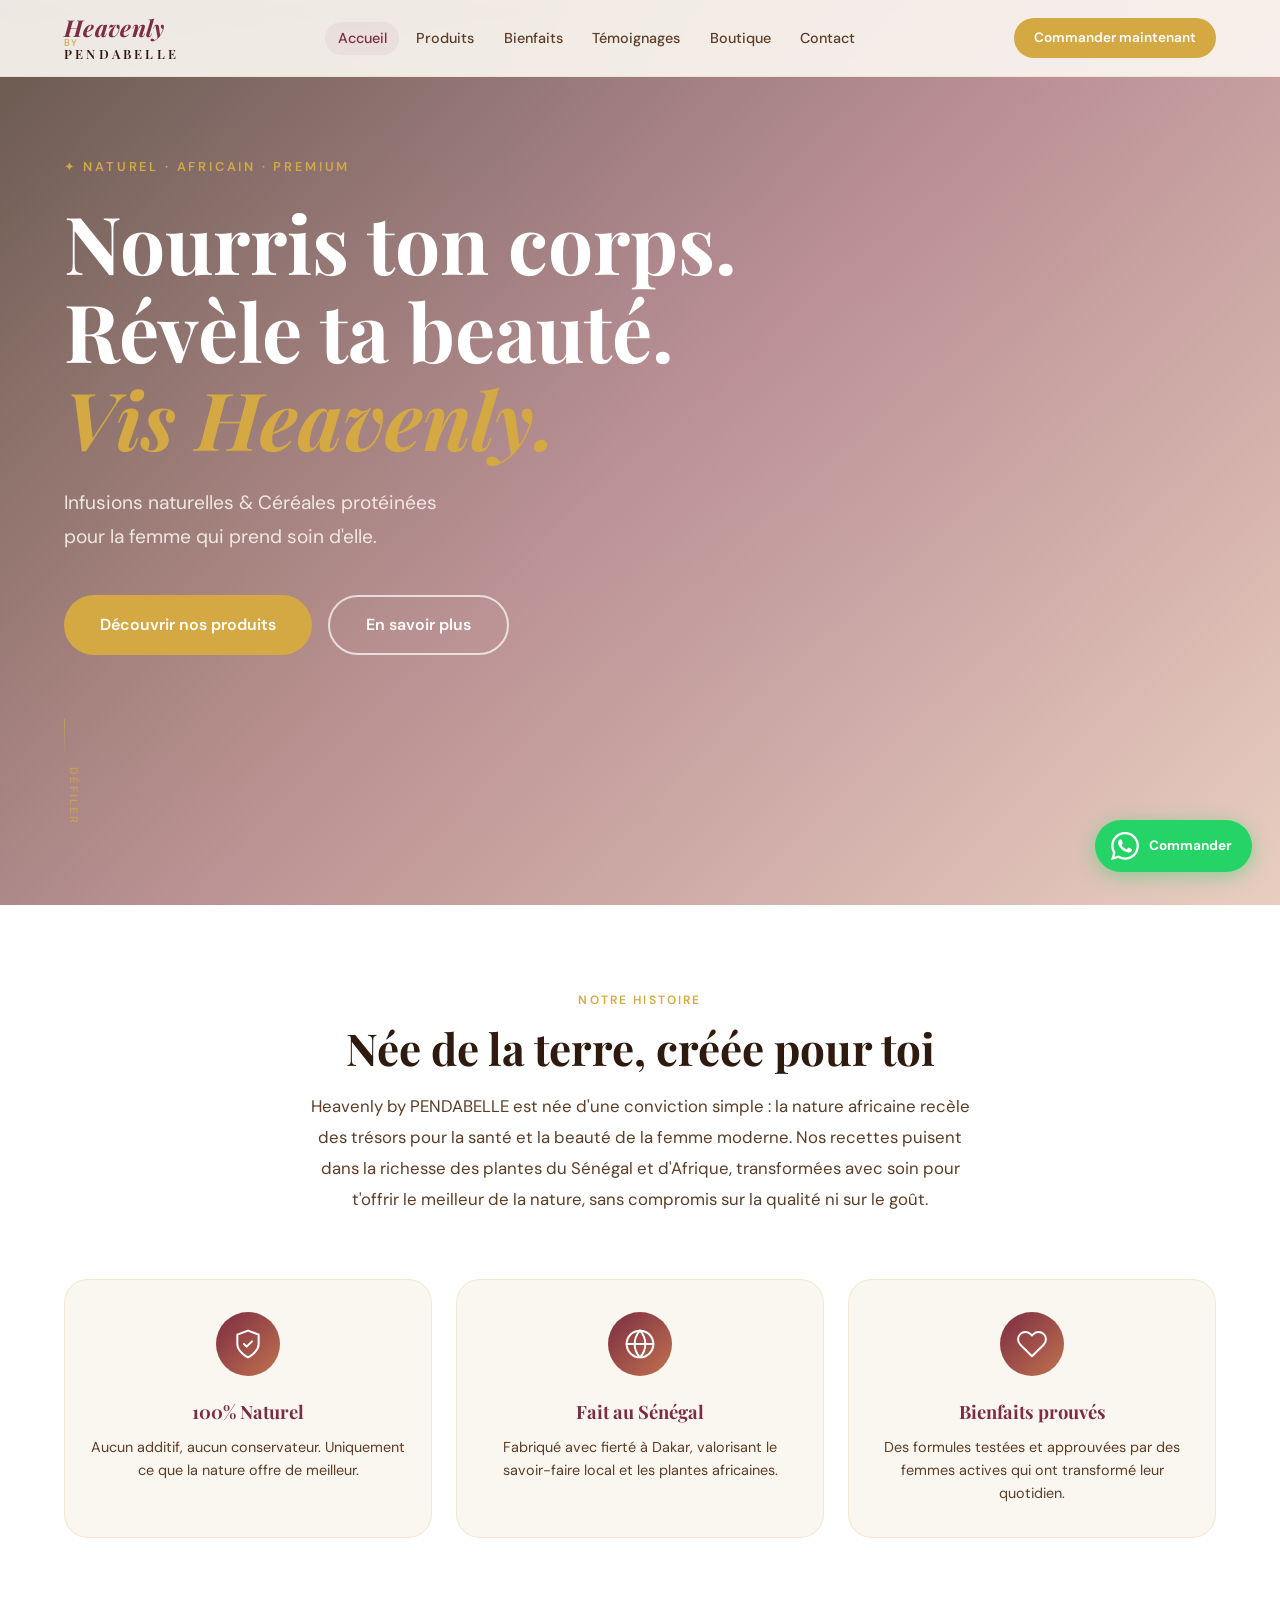
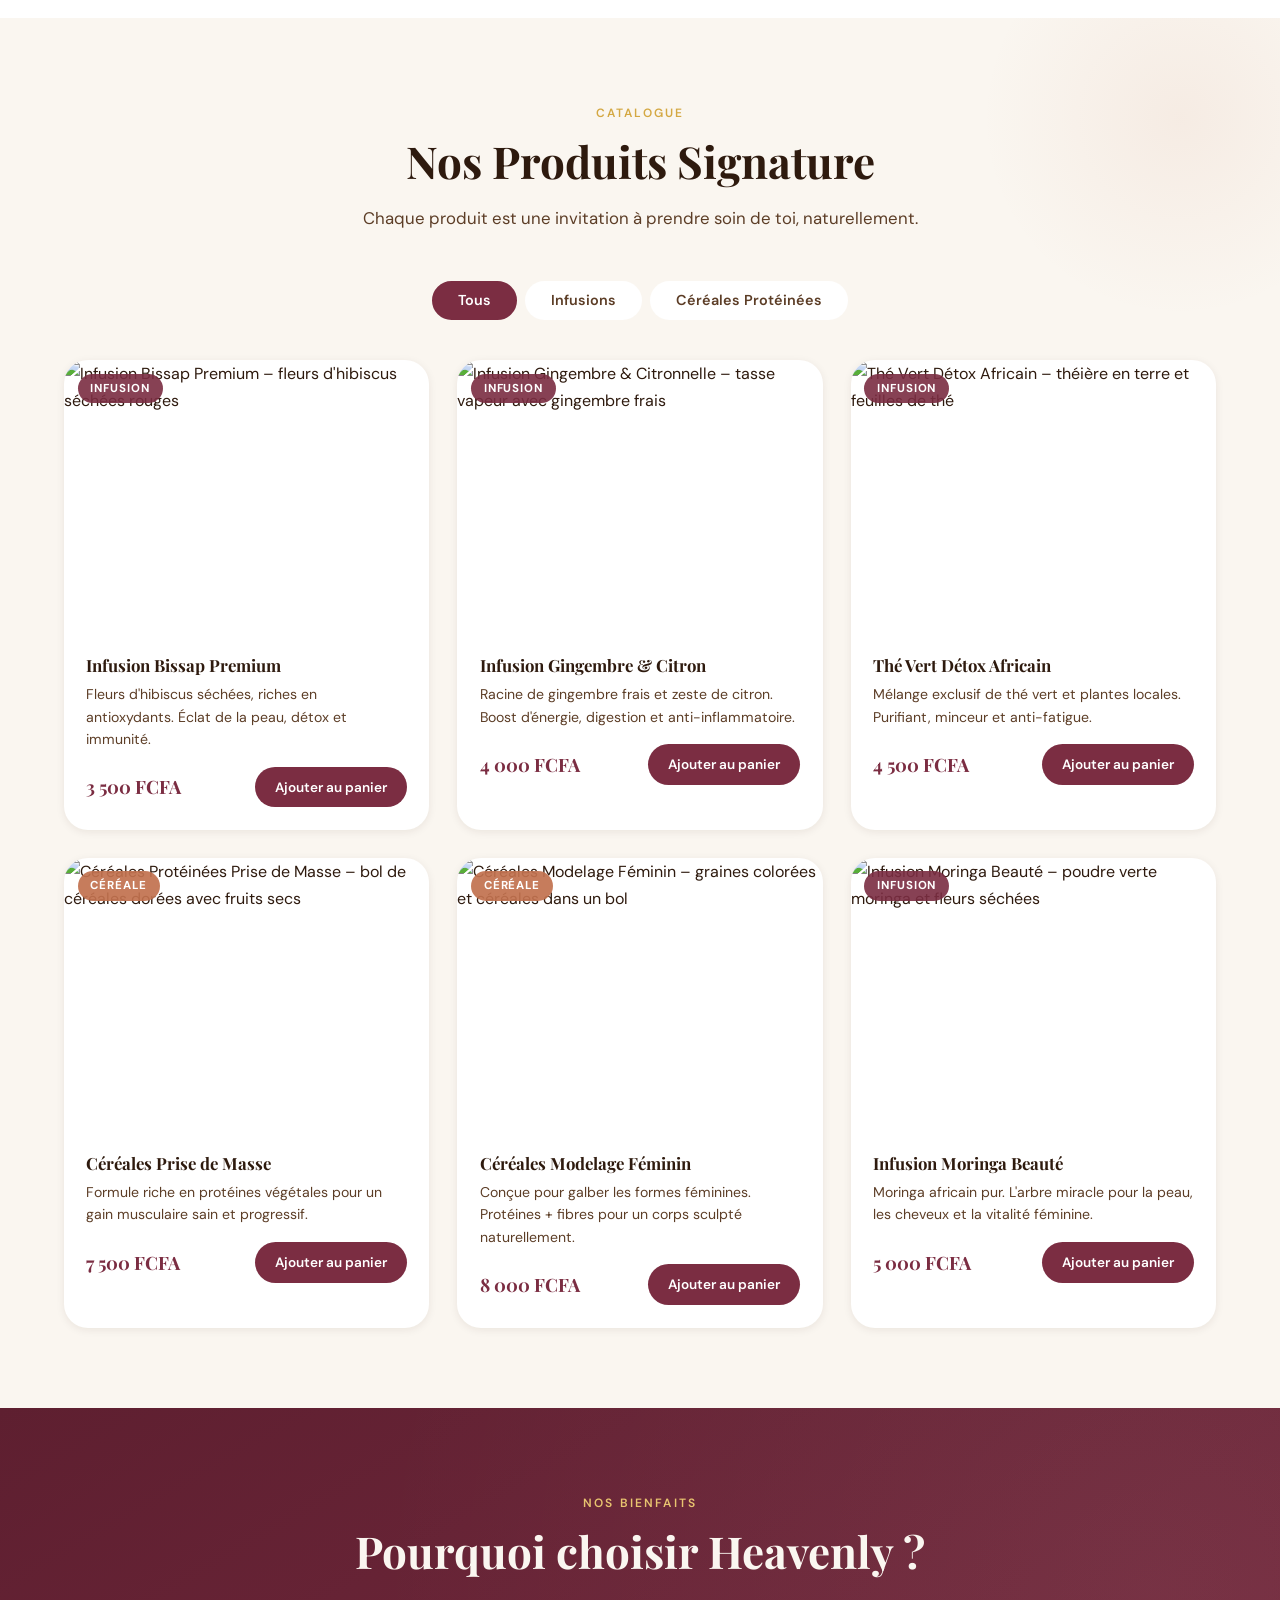
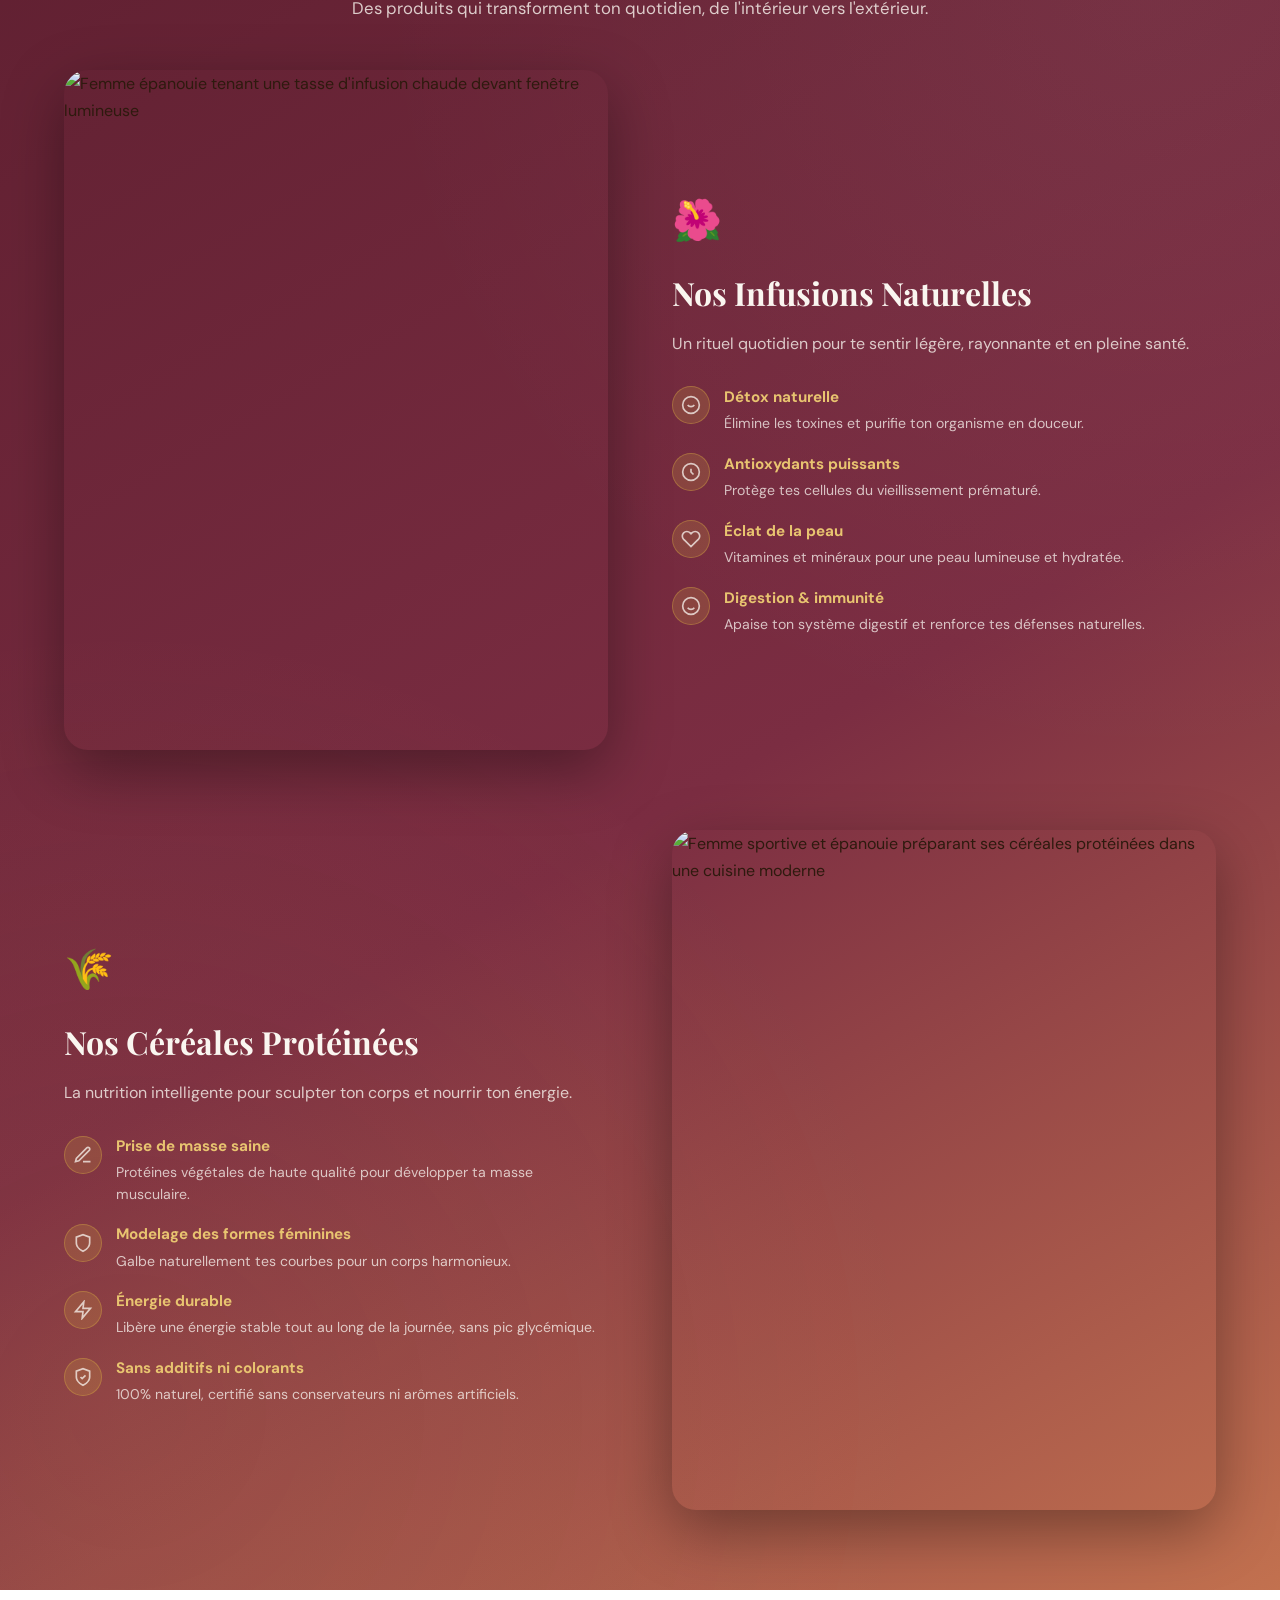
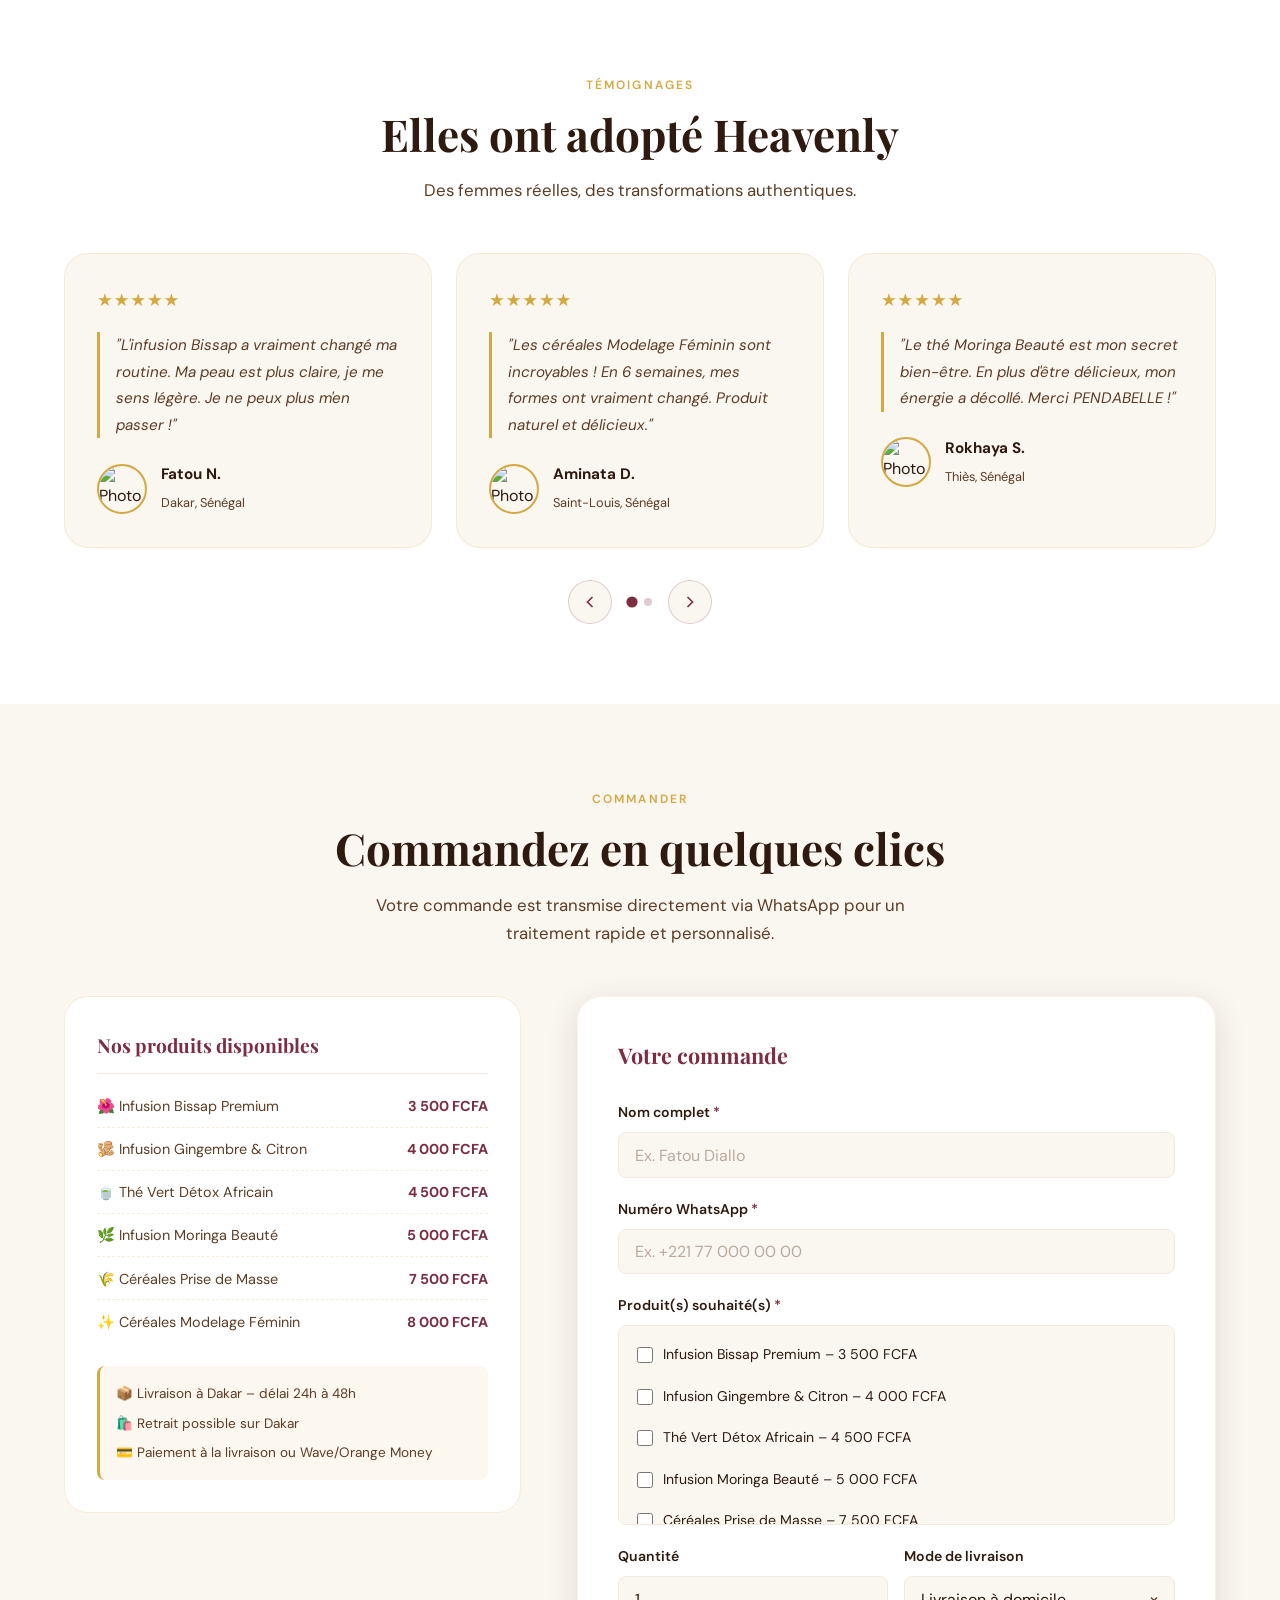
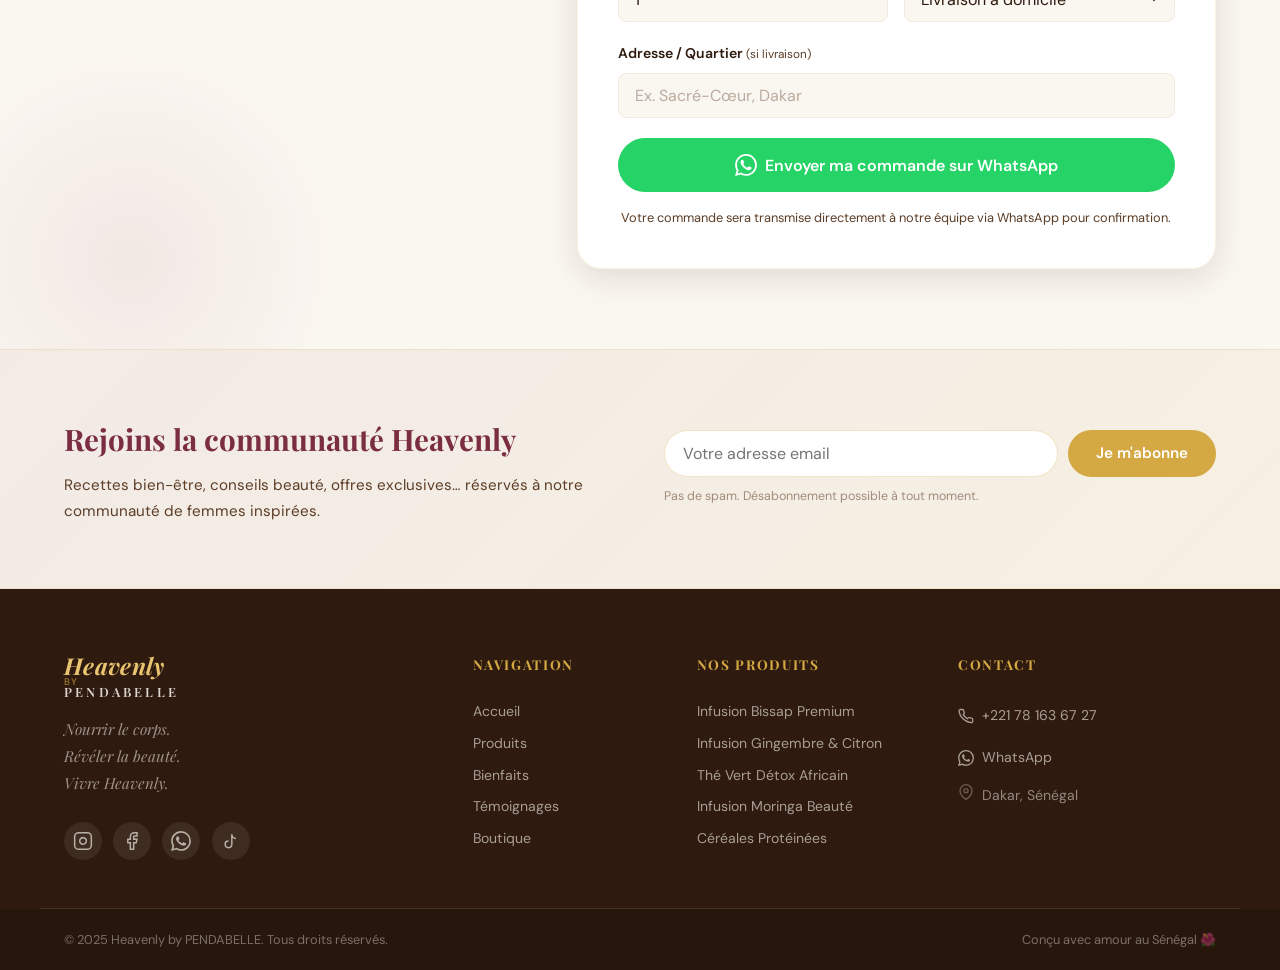
==== commit 8d8be8e1: "Optimisation mobile : touch targets, iOS auto-zoom, safe area, layout responsive" ====
--- a/index.html
+++ b/index.html
@@ -2,7 +2,7 @@
 <html lang="fr">
 <head>
   <meta charset="UTF-8" />
-  <meta name="viewport" content="width=device-width, initial-scale=1.0" />
+  <meta name="viewport" content="width=device-width, initial-scale=1.0, viewport-fit=cover" />
   <meta name="description" content="Heavenly by PENDABELLE – Infusions naturelles & Céréales protéinées pour la femme qui prend soin d'elle. Livraison à Dakar, Sénégal." />
   <title>Heavenly by PENDABELLE | Infusions & Céréales Naturelles – Dakar</title>
 
--- a/css/style.css
+++ b/css/style.css
@@ -990,7 +990,7 @@
   padding: .7rem 1rem;
   border: 1.5px solid var(--c-ivory-dark);
   border-radius: var(--radius-sm);
-  font-size: .95rem;
+  font-size: 1rem;
   color: var(--c-brown);
   background: var(--c-ivory);
   transition: border-color var(--transition), box-shadow var(--transition);
@@ -1095,7 +1095,7 @@
   padding: .75rem 1.1rem;
   border: 1.5px solid rgba(212,168,67,.3);
   border-radius: var(--radius-full);
-  font-size: .95rem;
+  font-size: 1rem;
   background: var(--c-white);
   color: var(--c-brown);
   transition: border-color var(--transition);
@@ -1310,7 +1310,7 @@
    RESPONSIVE – 768px
 ═══════════════════════════════════════════════════════════ */
 @media (max-width: 768px) {
-  :root { --section-py: 3.5rem; }
+  :root { --section-py: 3rem; }
 
   /* Header */
   .nav { display: none; }
@@ -1318,7 +1318,15 @@
   .hamburger { display: flex; }
 
   /* Hero */
-  .hero__ctas { flex-direction: column; align-items: flex-start; }
+  .hero__content { padding-block: 2.5rem 2rem; }
+  .hero__ctas {
+    flex-direction: column;
+    align-items: stretch;
+  }
+  .hero__ctas .btn {
+    width: 100%;
+    justify-content: center;
+  }
   .hero__scroll { display: none; }
 
   /* Marque */
@@ -1326,6 +1334,15 @@
 
   /* Produits */
   .products-grid { grid-template-columns: 1fr; }
+  .product-card__footer {
+    flex-direction: column;
+    align-items: stretch;
+    gap: .75rem;
+  }
+  .product-card__footer .btn {
+    width: 100%;
+    justify-content: center;
+  }
 
   /* Bienfaits */
   .benefit-block,
@@ -1340,12 +1357,18 @@
   /* Carousel */
   .testimonial-card { flex: 0 0 calc(100% - 1.5rem); }
 
+  /* Touch targets */
+  .filter-tab { padding: .7rem 1.5rem; min-height: 44px; }
+  .carousel__btn { width: 48px; height: 48px; }
+
   /* Formulaire */
   .form-row { grid-template-columns: 1fr; }
+  .form-input { min-height: 48px; }
 
   /* Newsletter */
   .newsletter__input-wrap { flex-direction: column; }
   .newsletter__btn { width: 100%; justify-content: center; }
+  .newsletter__input { min-height: 48px; }
 
   /* Footer */
   .footer__inner { grid-template-columns: 1fr; }
@@ -1356,12 +1379,57 @@
    RESPONSIVE – 480px
 ═══════════════════════════════════════════════════════════ */
 @media (max-width: 480px) {
-  .hero__title { font-size: 2.2rem; }
-
-  .order-form { padding: 1.5rem; }
-
-  .whatsapp-float { right: 1rem; bottom: 1rem; }
-  .back-to-top    { right: 1rem; bottom: 5rem; }
+  :root { --section-py: 2.5rem; }
+
+  .hero__title { font-size: 2rem; }
+
+  /* WhatsApp flottant : icône seule */
+  .whatsapp-float {
+    padding: .9rem;
+    border-radius: 50%;
+    right: 1rem;
+    bottom: 1rem;
+  }
+  .whatsapp-float__label { display: none; }
+
+  .back-to-top { right: 1rem; bottom: 5rem; }
+
+  .order-form { padding: 1.25rem; }
+
+  .section-header { margin-bottom: 1.75rem; }
+}
+
+/* ═══════════════════════════════════════════════════════════
+   RESPONSIVE – 360px (très petits écrans)
+═══════════════════════════════════════════════════════════ */
+@media (max-width: 360px) {
+  .hero__title { font-size: 1.75rem; }
+  .hero__subtitle { font-size: .95rem; }
+  .container { padding-inline: 1rem; }
+  .order-form { padding: 1rem; }
+}
+
+/* ═══════════════════════════════════════════════════════════
+   SAFE AREA – iPhone notch / Dynamic Island
+═══════════════════════════════════════════════════════════ */
+@supports (padding-bottom: env(safe-area-inset-bottom)) {
+  .whatsapp-float {
+    bottom: calc(1.75rem + env(safe-area-inset-bottom));
+  }
+  .back-to-top {
+    bottom: calc(5.5rem + env(safe-area-inset-bottom));
+  }
+}
+
+@supports (padding-bottom: env(safe-area-inset-bottom)) {
+  @media (max-width: 480px) {
+    .whatsapp-float {
+      bottom: calc(1rem + env(safe-area-inset-bottom));
+    }
+    .back-to-top {
+      bottom: calc(5rem + env(safe-area-inset-bottom));
+    }
+  }
 }
 
 /* ═══════════════════════════════════════════════════════════
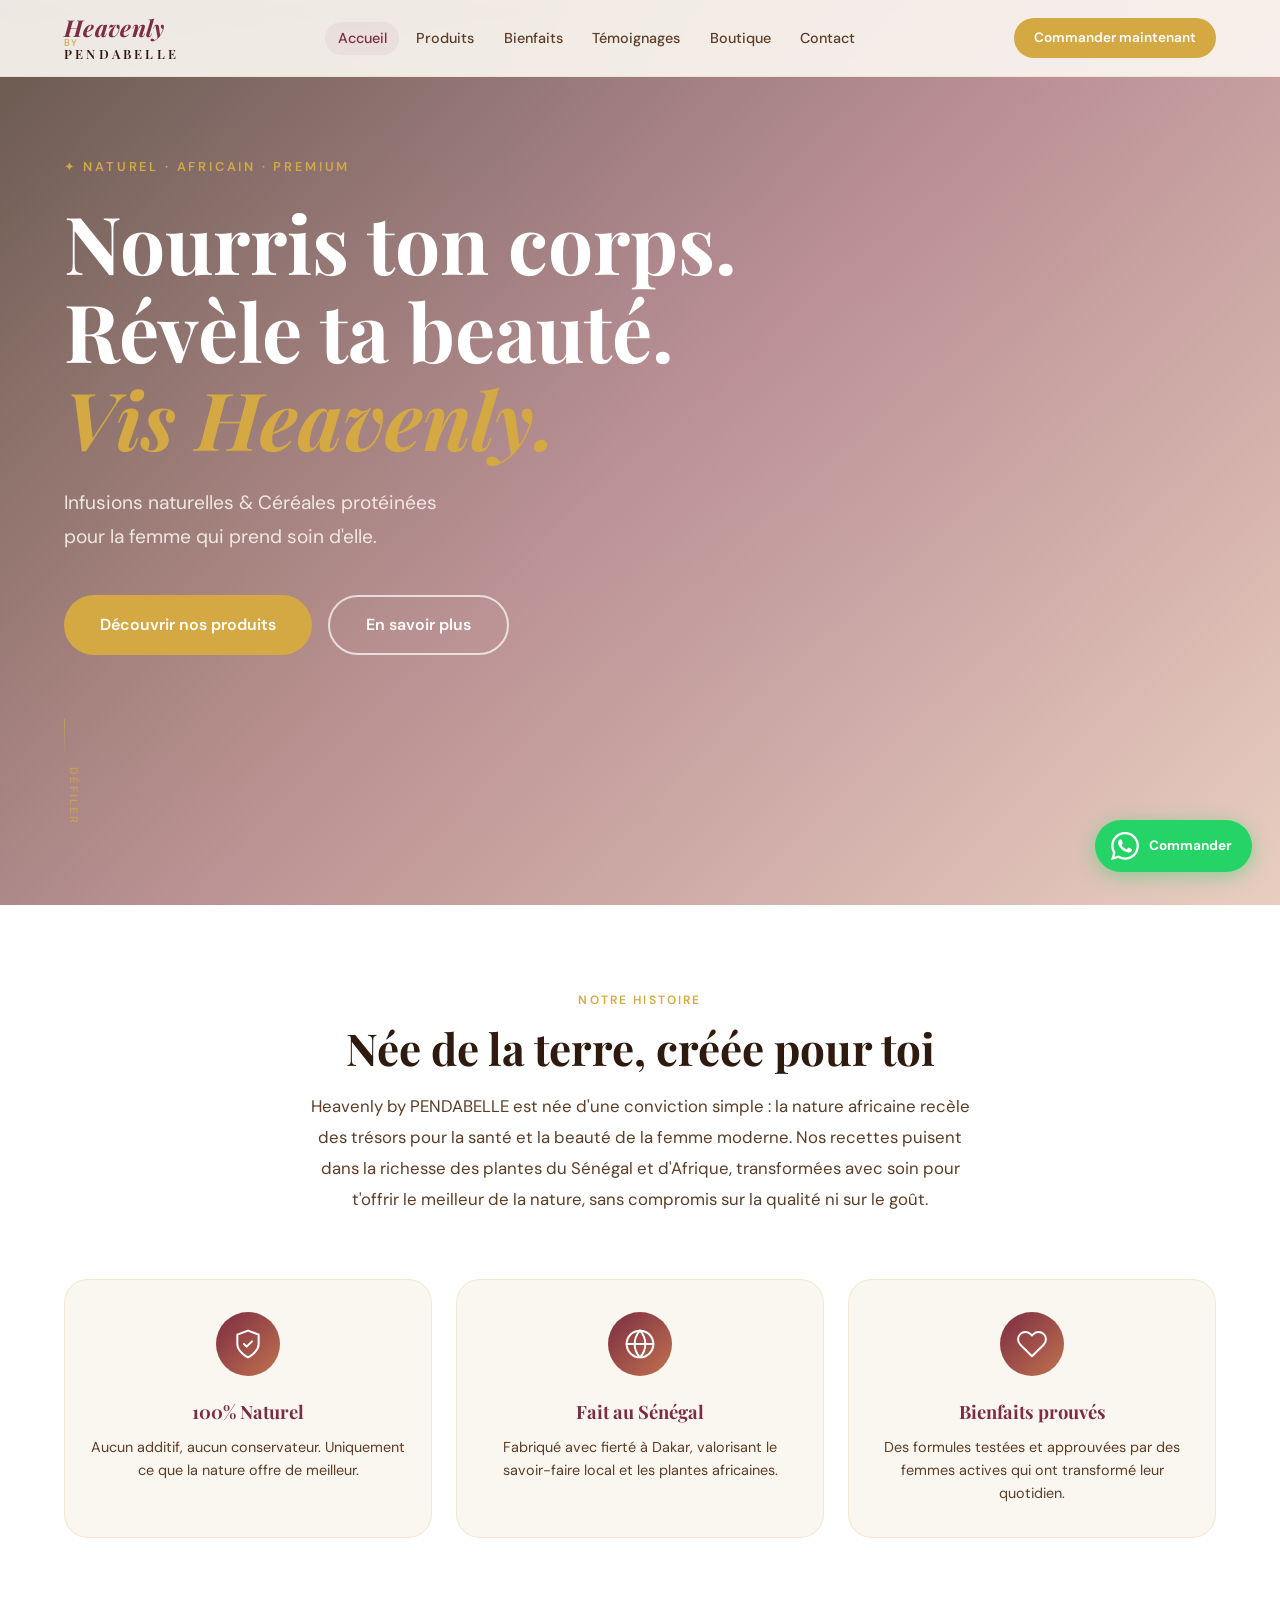
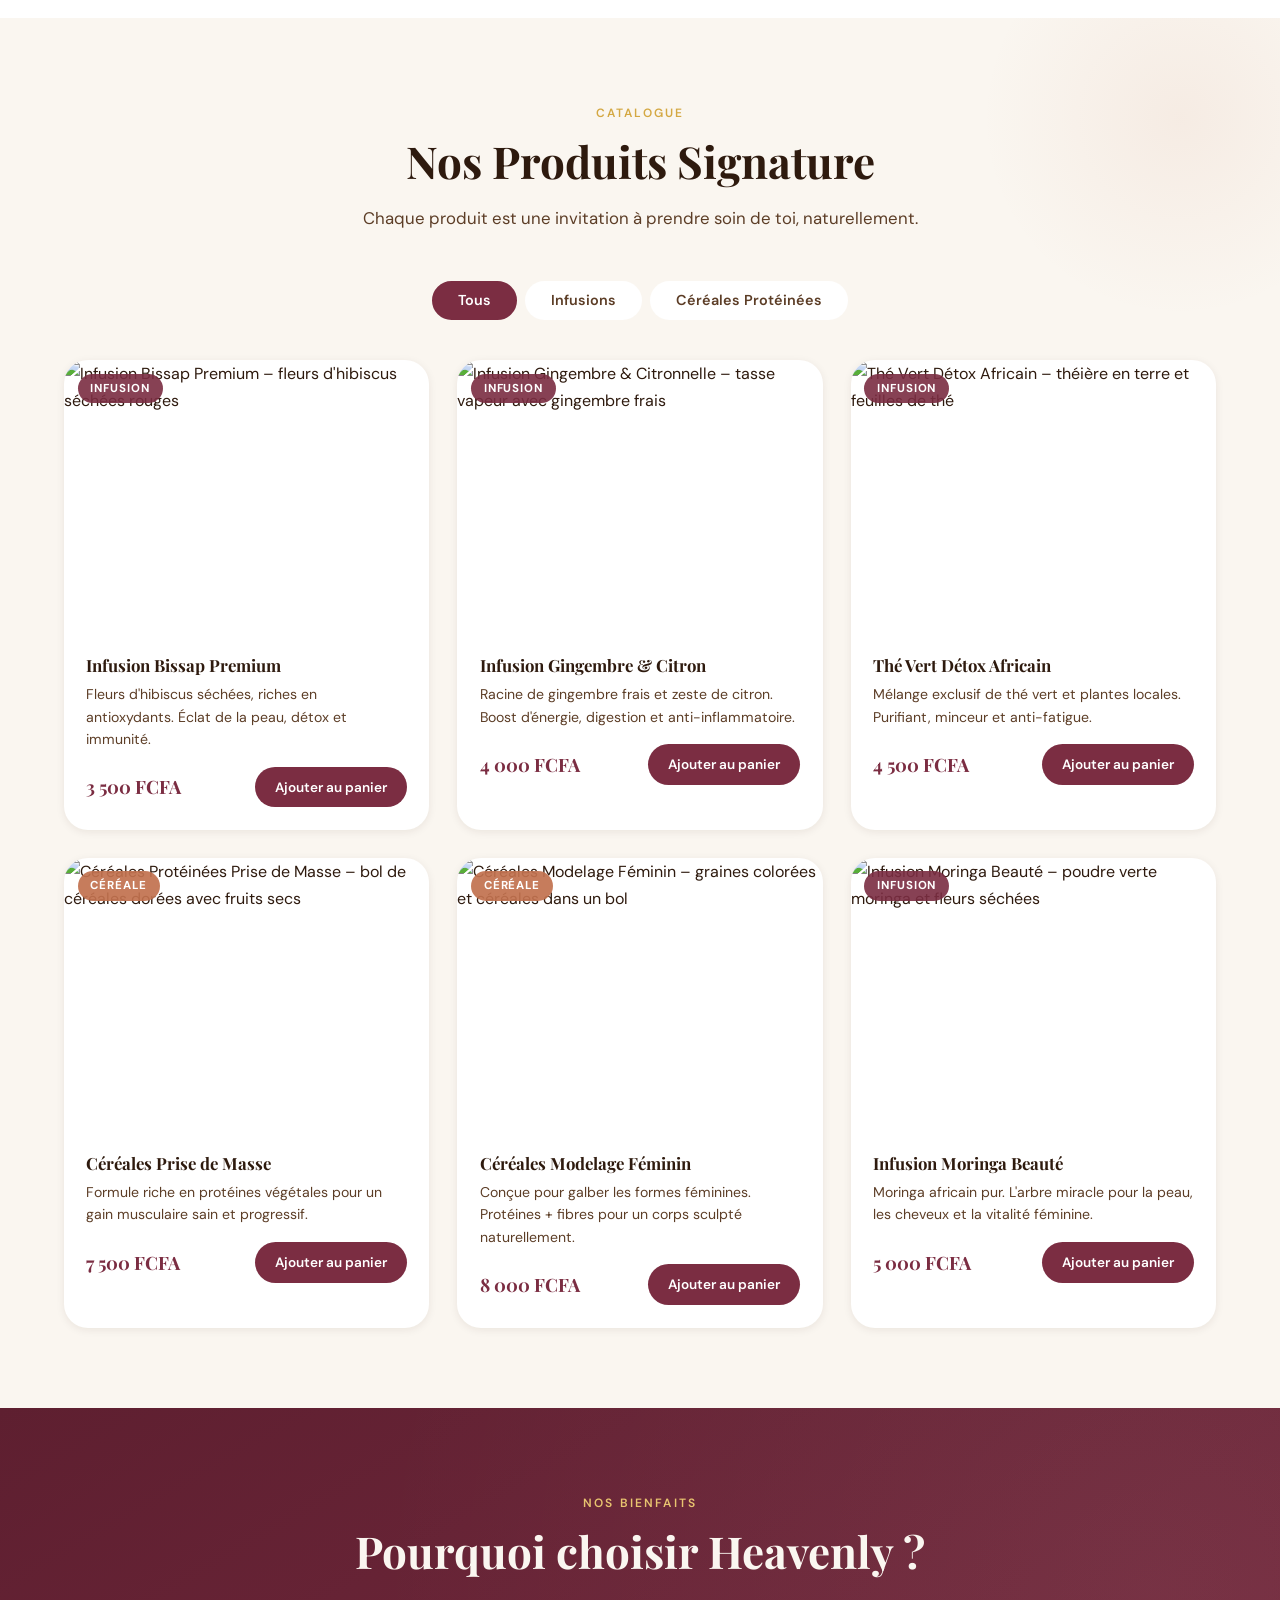
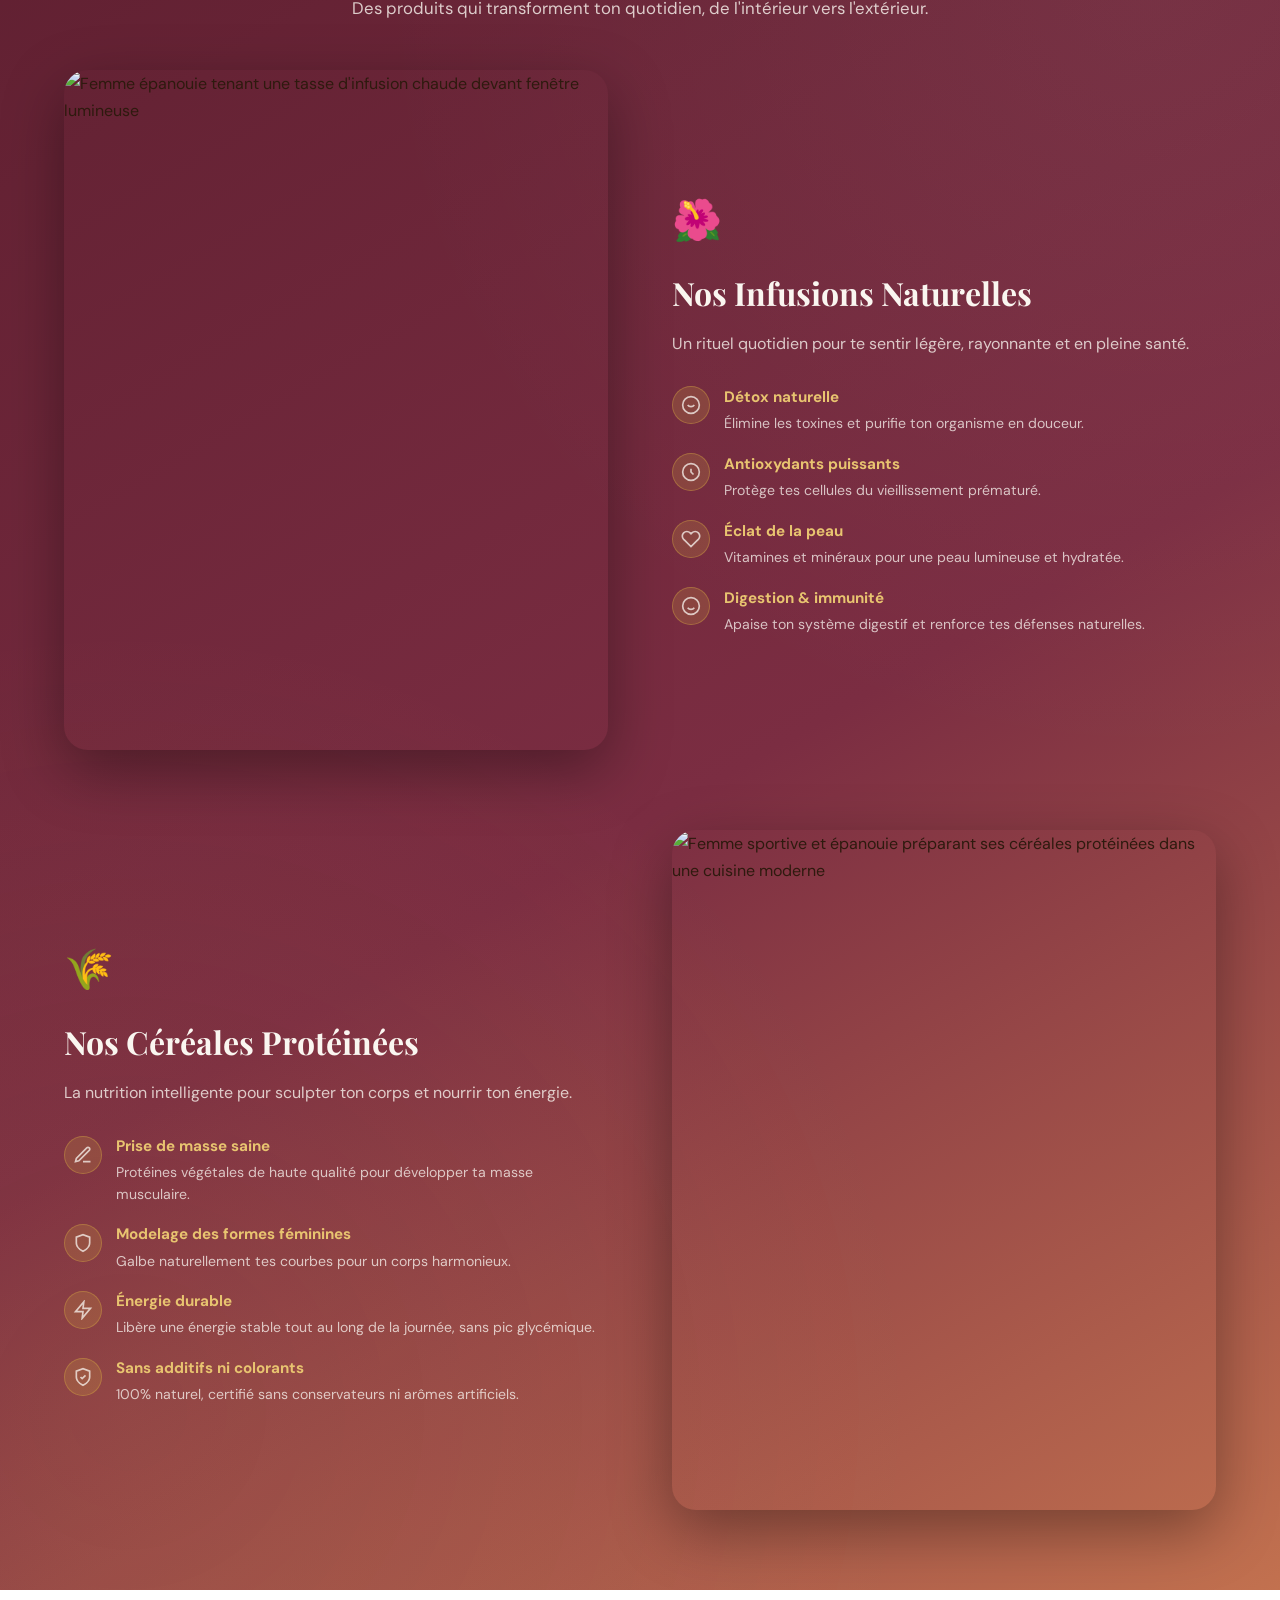
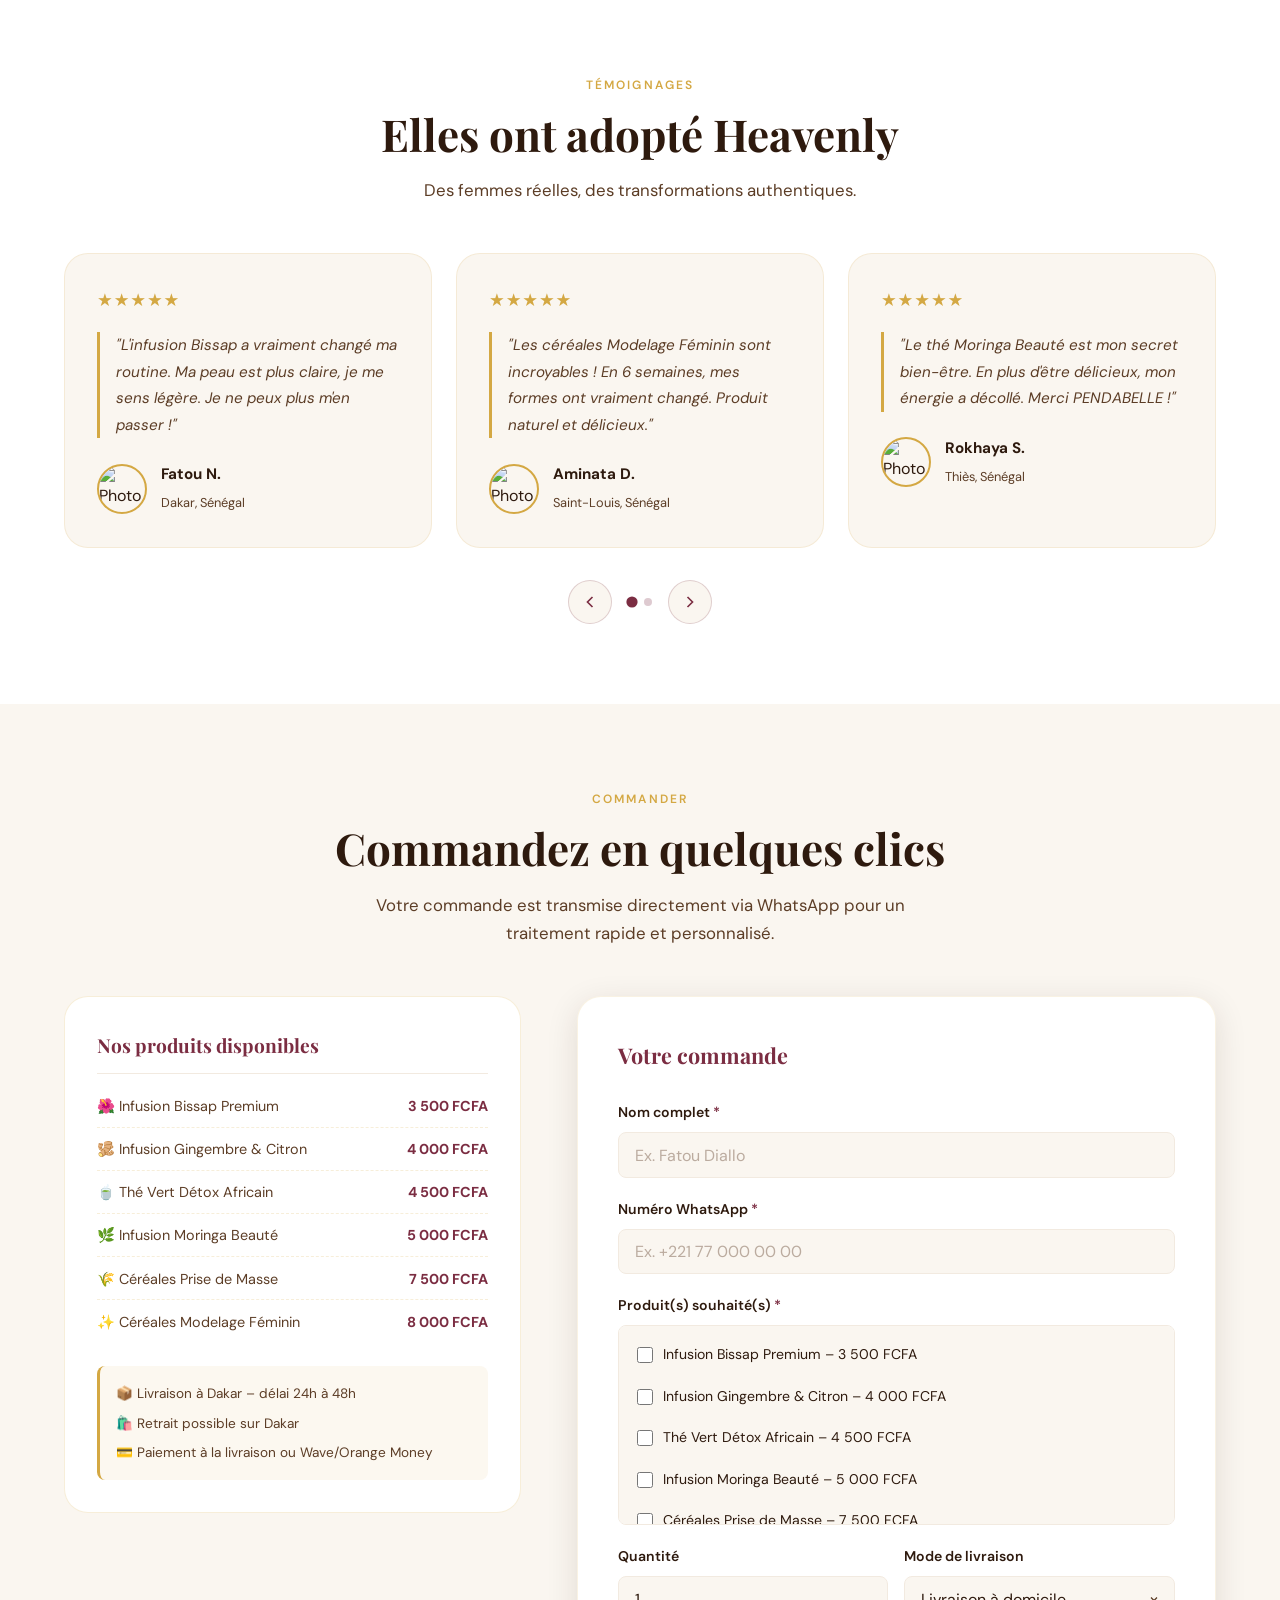
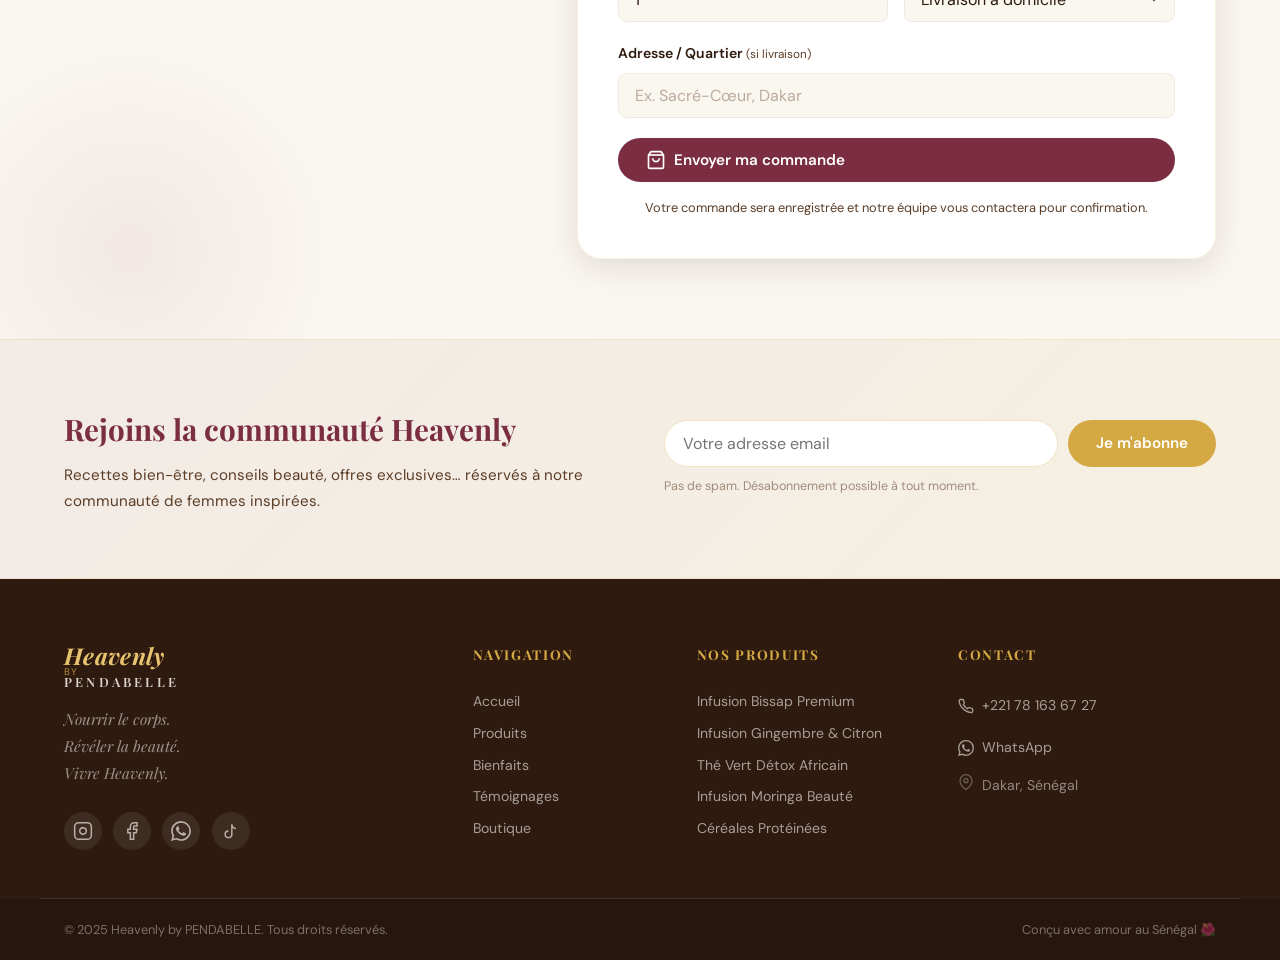
==== commit fa5c655c: "Dashboard admin + backend commandes (Supabase + WhatsApp notification)" ====
--- a/index.html
+++ b/index.html
@@ -678,13 +678,15 @@
               <input type="text" id="address" name="address" class="form-input" placeholder="Ex. Sacré-Cœur, Dakar" autocomplete="street-address" />
             </div>
 
-            <button type="submit" class="btn btn--whatsapp btn--full" id="whatsapp-btn">
-              <svg xmlns="http://www.w3.org/2000/svg" width="22" height="22" viewBox="0 0 24 24" fill="currentColor" aria-hidden="true"><path d="M17.472 14.382c-.297-.149-1.758-.867-2.03-.967-.273-.099-.471-.148-.67.15-.197.297-.767.966-.94 1.164-.173.199-.347.223-.644.075-.297-.15-1.255-.463-2.39-1.475-.883-.788-1.48-1.761-1.653-2.059-.173-.297-.018-.458.13-.606.134-.133.298-.347.446-.52.149-.174.198-.298.298-.497.099-.198.05-.371-.025-.52-.075-.149-.669-1.612-.916-2.207-.242-.579-.487-.5-.669-.51-.173-.008-.371-.01-.57-.01-.198 0-.52.074-.792.372-.272.297-1.04 1.016-1.04 2.479 0 1.462 1.065 2.875 1.213 3.074.149.198 2.096 3.2 5.077 4.487.709.306 1.262.489 1.694.625.712.227 1.36.195 1.871.118.571-.085 1.758-.719 2.006-1.413.248-.694.248-1.289.173-1.413-.074-.124-.272-.198-.57-.347m-5.421 7.403h-.004a9.87 9.87 0 01-5.031-1.378l-.361-.214-3.741.982.998-3.648-.235-.374a9.86 9.86 0 01-1.51-5.26c.001-5.45 4.436-9.884 9.888-9.884 2.64 0 5.122 1.03 6.988 2.898a9.825 9.825 0 012.893 6.994c-.003 5.45-4.437 9.884-9.885 9.884m8.413-18.297A11.815 11.815 0 0012.05 0C5.495 0 .16 5.335.157 11.892c0 2.096.547 4.142 1.588 5.945L.057 24l6.305-1.654a11.882 11.882 0 005.683 1.448h.005c6.554 0 11.89-5.335 11.893-11.893a11.821 11.821 0 00-3.48-8.413z"/></svg>
-              Envoyer ma commande sur WhatsApp
+            <button type="submit" class="btn btn--bordeaux btn--full" id="order-submit-btn">
+              <svg xmlns="http://www.w3.org/2000/svg" width="20" height="20" fill="none" stroke="currentColor" stroke-width="2" viewBox="0 0 24 24" aria-hidden="true"><path d="M6 2L3 6v14a2 2 0 0 0 2 2h14a2 2 0 0 0 2-2V6l-3-4z"/><line x1="3" y1="6" x2="21" y2="6"/><path d="M16 10a4 4 0 0 1-8 0"/></svg>
+              Envoyer ma commande
             </button>
 
-            <p class="order-form__note" role="status" aria-live="polite">
-              Votre commande sera transmise directement à notre équipe via WhatsApp pour confirmation.
+            <div id="order-feedback" hidden role="alert" aria-live="polite"></div>
+
+            <p class="order-form__note">
+              Votre commande sera enregistrée et notre équipe vous contactera pour confirmation.
             </p>
           </form>
 
--- a/css/style.css
+++ b/css/style.css
@@ -1050,6 +1050,26 @@
   line-height: 1.5;
 }
 
+/* Feedback commande */
+.form-feedback {
+  margin-top: .9rem;
+  padding: .85rem 1rem;
+  border-radius: var(--radius-sm);
+  font-size: .9rem;
+  font-weight: 500;
+  line-height: 1.5;
+}
+.form-feedback--success {
+  background: rgba(37,211,102,.1);
+  border: 1px solid rgba(37,211,102,.3);
+  color: #1a7a35;
+}
+.form-feedback--error {
+  background: rgba(200,40,40,.07);
+  border: 1px solid rgba(200,40,40,.25);
+  color: #9B1C1C;
+}
+
 
 /* ═══════════════════════════════════════════════════════════
    NEWSLETTER
